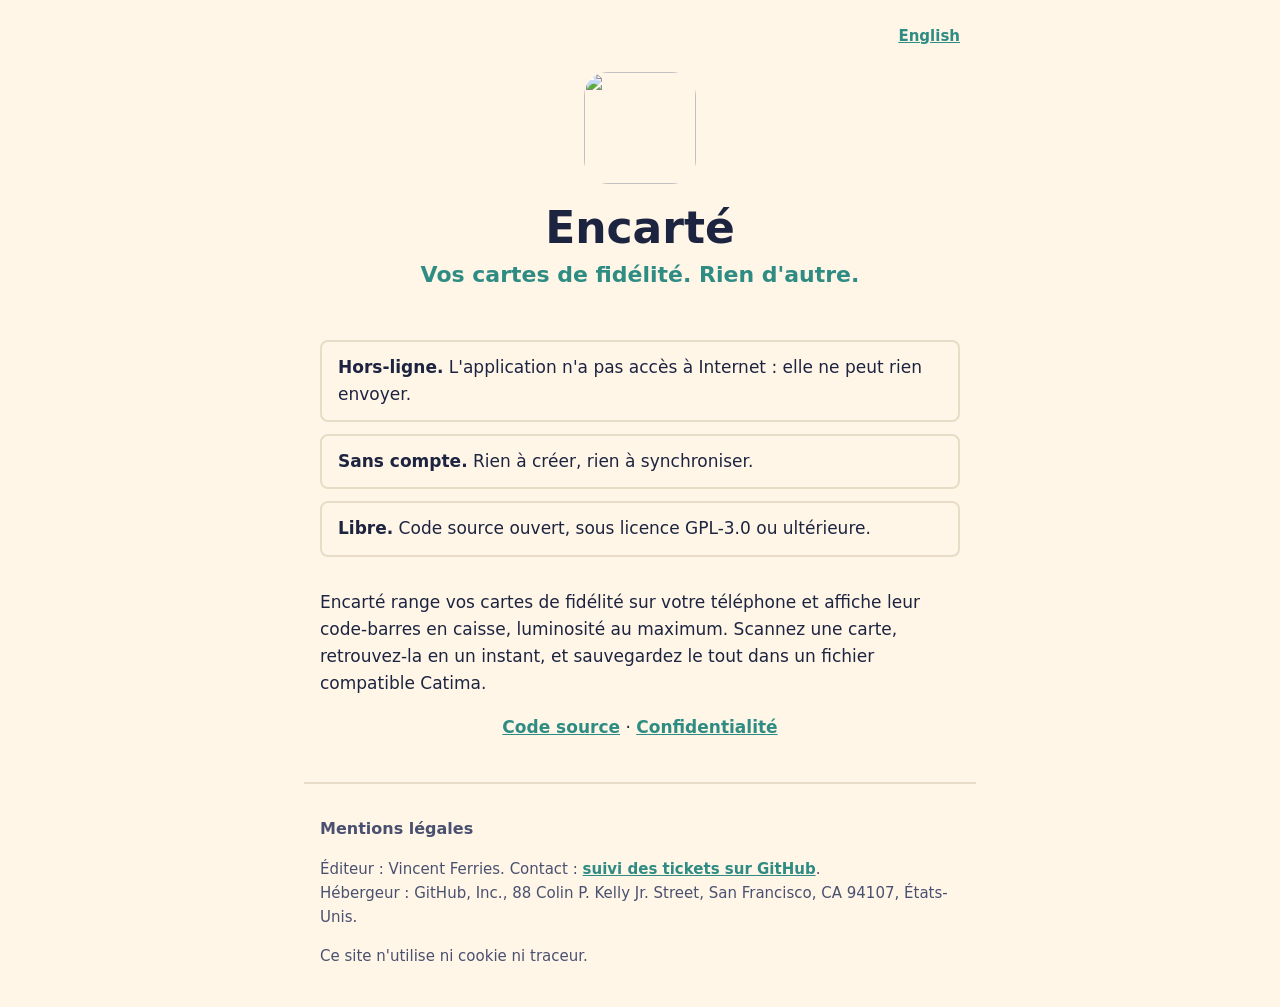
==== site/index.html @ 83ca59d4 "feat: add the encarte.fr home page and privacy policy" ====
<!doctype html>
<html lang="fr">
<head>
<meta charset="utf-8">
<meta name="viewport" content="width=device-width, initial-scale=1">
<title>Encarté — vos cartes de fidélité, hors-ligne</title>
<meta name="description" content="Encarté range vos cartes de fidélité sur votre téléphone et affiche leur code-barres en caisse. Hors-ligne, sans compte, logiciel libre.">
<link rel="icon" href="icon.svg" type="image/svg+xml">
<link rel="stylesheet" href="style.css">
<link rel="alternate" hreflang="en" href="en/">
</head>
<body>
<main>
  <nav class="lang"><a href="en/" hreflang="en" lang="en">English</a></nav>
  <header class="hero">
    <img src="icon.svg" alt="" width="112" height="112">
    <h1>Encarté</h1>
    <p class="tagline">Vos cartes de fidélité. Rien d'autre.</p>
  </header>
  <ul class="promises">
    <li><strong>Hors-ligne.</strong> L'application n'a pas accès à Internet : elle ne peut rien envoyer.</li>
    <li><strong>Sans compte.</strong> Rien à créer, rien à synchroniser.</li>
    <li><strong>Libre.</strong> Code source ouvert, sous licence GPL-3.0 ou ultérieure.</li>
  </ul>
  <p>Encarté range vos cartes de fidélité sur votre téléphone et affiche leur code-barres en caisse, luminosité au maximum. Scannez une carte, retrouvez-la en un instant, et sauvegardez le tout dans un fichier compatible Catima.</p>
  <p class="links"><a href="https://github.com/vferries/encarte">Code source</a> · <a href="privacy.html">Confidentialité</a></p>
</main>
<footer>
  <h2>Mentions légales</h2>
  <p>Éditeur : Vincent Ferries. Contact : <a href="https://github.com/vferries/encarte/issues">suivi des tickets sur GitHub</a>.<br>
  Hébergeur : GitHub, Inc., 88 Colin P. Kelly Jr. Street, San Francisco, CA 94107, États-Unis.</p>
  <p>Ce site n'utilise ni cookie ni traceur.</p>
</footer>
</body>
</html>
---- site/style.css ----
/* encarte.fr: same palette as the store graphics (visual identity spec §3). Everything is served from this site. */
@font-face {
  font-family: Nunito;
  src: url("fonts/nunito.ttf") format("truetype");
  font-weight: 200 1000;
  font-display: swap;
}

:root {
  --bg: #FFF6E8;
  --text: #1D2440;
  --accent: #2E8C83;
  --muted: #4A5170;
  --rule: #E8DCC7;
}

@media (prefers-color-scheme: dark) {
  :root {
    --bg: #1D2440;
    --text: #FFF6E8;
    --accent: #7FD1C7;
    --muted: #C9C3B8;
    --rule: #343C5E;
  }
}

* { box-sizing: border-box; }

body {
  margin: 0;
  background: var(--bg);
  color: var(--text);
  font: 500 1.0625rem/1.6 Nunito, system-ui, sans-serif;
}

main, footer {
  max-width: 42rem;
  margin: 0 auto;
  padding: 1.5rem 1rem;
}

a { color: var(--accent); font-weight: 700; }

.lang { text-align: right; font-size: 0.9375rem; }

.hero { text-align: center; padding: 1.5rem 0 1rem; }
.hero img { width: 7rem; height: 7rem; border-radius: 1.5rem; }
h1 { font-size: 2.75rem; font-weight: 900; line-height: 1.1; margin: 0.75rem 0 0.25rem; }
h2 { font-size: 1.375rem; font-weight: 800; margin: 2rem 0 0.5rem; }
.tagline { font-size: 1.375rem; font-weight: 800; color: var(--accent); margin: 0; }

.promises { list-style: none; padding: 0; margin: 2rem 0; display: grid; gap: 0.75rem; }
.promises li { padding: 0.75rem 1rem; border: 2px solid var(--rule); border-radius: 0.5rem; }
.promises strong { font-weight: 900; }

.links { text-align: center; }

footer { border-top: 2px solid var(--rule); color: var(--muted); font-size: 0.9375rem; }
footer h2 { font-size: 1rem; margin-top: 0.5rem; }
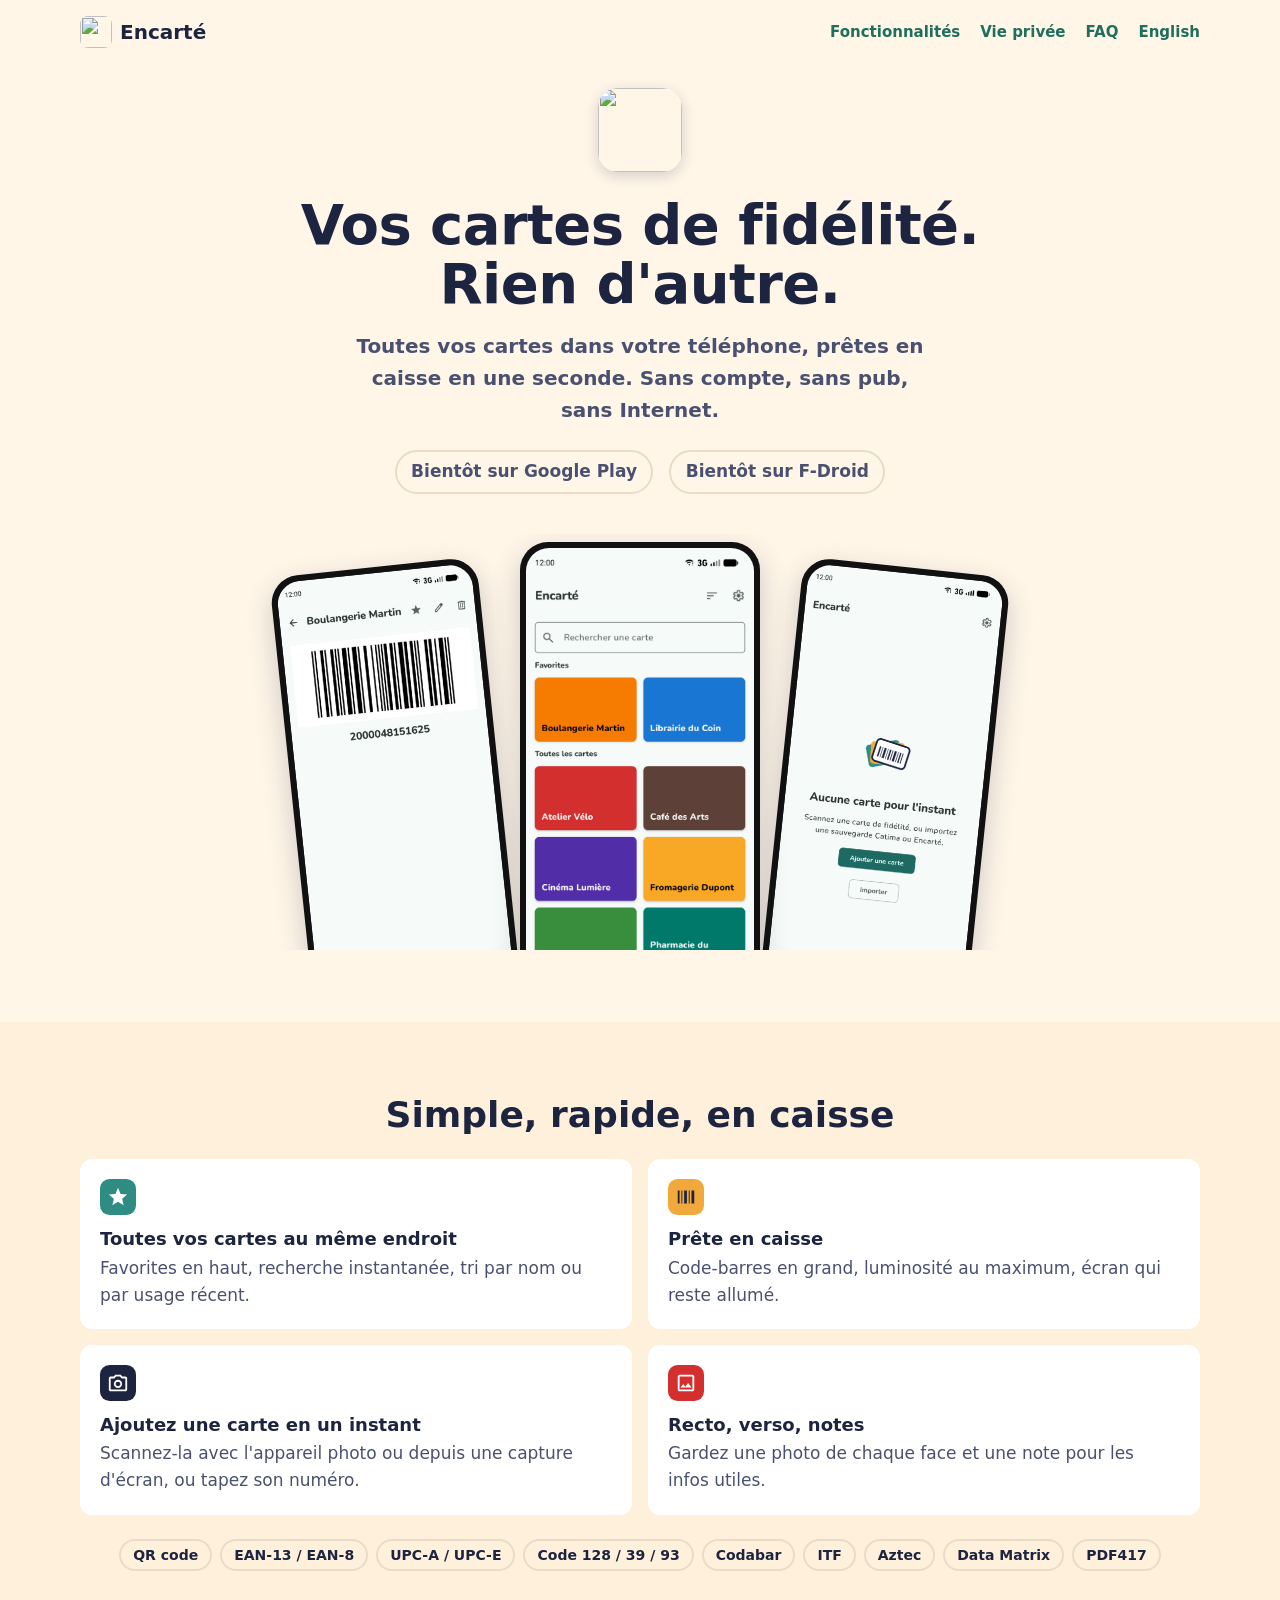
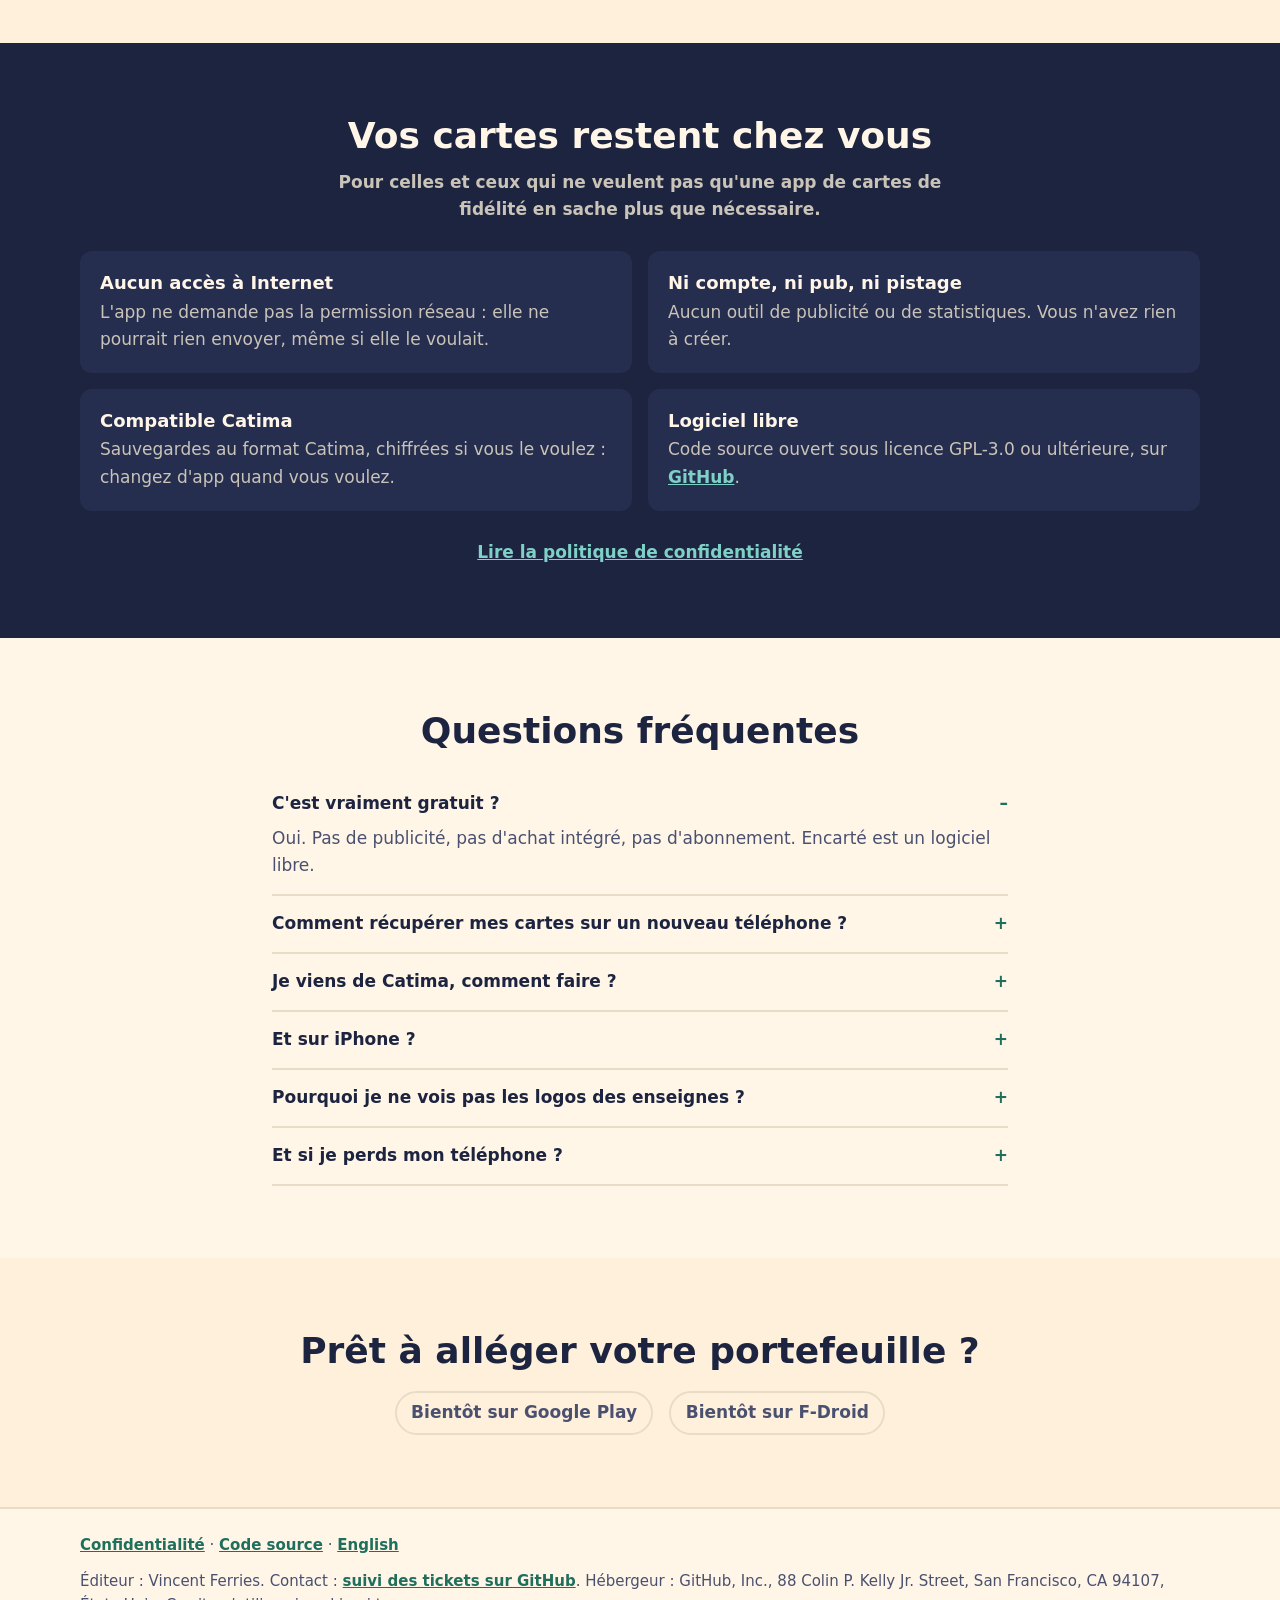
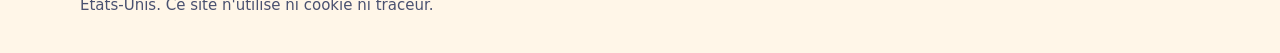
==== commit bc6b9c27: "feat: turn the French home page into a landing page" ====
--- a/site/index.html
+++ b/site/index.html
@@ -5,31 +5,129 @@
 <meta name="viewport" content="width=device-width, initial-scale=1">
 <title>Encarté — vos cartes de fidélité, hors-ligne</title>
 <meta name="description" content="Encarté range vos cartes de fidélité sur votre téléphone et affiche leur code-barres en caisse. Hors-ligne, sans compte, logiciel libre.">
+<link rel="canonical" href="https://encarte.fr/">
+<link rel="alternate" hreflang="fr" href="https://encarte.fr/">
+<link rel="alternate" hreflang="en" href="https://encarte.fr/en/">
+<link rel="alternate" hreflang="x-default" href="https://encarte.fr/">
+<meta property="og:type" content="website">
+<meta property="og:locale" content="fr_FR">
+<meta property="og:url" content="https://encarte.fr/">
+<meta property="og:title" content="Encarté — vos cartes de fidélité, hors-ligne">
+<meta property="og:description" content="Encarté range vos cartes de fidélité sur votre téléphone et affiche leur code-barres en caisse. Hors-ligne, sans compte, logiciel libre.">
+<meta property="og:image" content="https://encarte.fr/og-fr.png">
 <link rel="icon" href="icon.svg" type="image/svg+xml">
 <link rel="stylesheet" href="style.css">
-<link rel="alternate" hreflang="en" href="en/">
 </head>
-<body>
+<body class="play-soon fdroid-soon">
+<header class="site-header">
+  <div class="wrap">
+    <a class="brand" href="./"><img src="icon.svg" alt="" width="32" height="32">Encarté</a>
+    <nav class="site-nav" aria-label="Menu">
+      <a class="anchor" href="#fonctionnalites">Fonctionnalités</a>
+      <a class="anchor" href="#vie-privee">Vie privée</a>
+      <a class="anchor" href="#faq">FAQ</a>
+      <a href="en/" hreflang="en" lang="en">English</a>
+    </nav>
+  </div>
+</header>
+
 <main>
-  <nav class="lang"><a href="en/" hreflang="en" lang="en">English</a></nav>
-  <header class="hero">
-    <img src="icon.svg" alt="" width="112" height="112">
-    <h1>Encarté</h1>
-    <p class="tagline">Vos cartes de fidélité. Rien d'autre.</p>
-  </header>
-  <ul class="promises">
-    <li><strong>Hors-ligne.</strong> L'application n'a pas accès à Internet : elle ne peut rien envoyer.</li>
-    <li><strong>Sans compte.</strong> Rien à créer, rien à synchroniser.</li>
-    <li><strong>Libre.</strong> Code source ouvert, sous licence GPL-3.0 ou ultérieure.</li>
-  </ul>
-  <p>Encarté range vos cartes de fidélité sur votre téléphone et affiche leur code-barres en caisse, luminosité au maximum. Scannez une carte, retrouvez-la en un instant, et sauvegardez le tout dans un fichier compatible Catima.</p>
-  <p class="links"><a href="https://github.com/vferries/encarte">Code source</a> · <a href="privacy.html">Confidentialité</a></p>
+  <section class="hero">
+    <div class="wrap">
+      <img class="hero-icon" src="icon.svg" alt="" width="84" height="84">
+      <h1>Vos cartes de fidélité.<br>Rien d'autre.</h1>
+      <p class="lead">Toutes vos cartes dans votre téléphone, prêtes en caisse en une seconde. Sans compte, sans pub, sans Internet.</p>
+      <div class="stores">
+        <a class="badge play-badge" href="https://play.google.com/store/apps/details?id=io.github.vferries.encarte"><img src="img/badges/play-fr.png" alt="Disponible sur Google Play" width="646" height="250"></a>
+        <p class="soon play-soon-text">Bientôt sur Google Play</p>
+        <a class="badge fdroid-badge" href="https://f-droid.org/packages/io.github.vferries.encarte/"><img src="img/badges/fdroid-fr.png" alt="Disponible sur F-Droid" width="646" height="250"></a>
+        <p class="soon fdroid-soon-text">Bientôt sur F-Droid</p>
+      </div>
+      <div class="fan">
+        <div class="phone side left"><img src="img/fr/display.png" alt="Une carte affichée en caisse" width="600" height="1347" loading="lazy"></div>
+        <div class="phone center"><img src="img/fr/list.png" alt="La liste des cartes" width="600" height="1347"></div>
+        <div class="phone side right"><img src="img/fr/empty.png" alt="L'écran d'accueil d'Encarté" width="600" height="1347" loading="lazy"></div>
+      </div>
+    </div>
+  </section>
+
+  <section class="features" id="fonctionnalites">
+    <div class="wrap">
+      <h2>Simple, rapide, en caisse</h2>
+      <div class="cards">
+        <div class="card">
+          <div class="icon teal"><svg viewBox="0 0 960 960" aria-hidden="true"><path d="M233,840L298,559L80,370L368,345L480,80L592,345L880,370L662,559L727,840L480,691L233,840Z"/></svg></div>
+          <h3>Toutes vos cartes au même endroit</h3>
+          <p>Favorites en haut, recherche instantanée, tri par nom ou par usage récent.</p>
+        </div>
+        <div class="card">
+          <div class="icon mustard"><svg viewBox="0 0 24 24" aria-hidden="true"><path d="M3 5h2v14H3zM7 5h1v14H7zM10 5h3v14h-3zM15 5h1v14h-1zM18 5h3v14h-3z"/></svg></div>
+          <h3>Prête en caisse</h3>
+          <p>Code-barres en grand, luminosité au maximum, écran qui reste allumé.</p>
+        </div>
+        <div class="card">
+          <div class="icon navy"><svg viewBox="0 0 960 960" aria-hidden="true"><path d="M480,700Q555,700 607.5,647.5Q660,595 660,520Q660,445 607.5,392.5Q555,340 480,340Q405,340 352.5,392.5Q300,445 300,520Q300,595 352.5,647.5Q405,700 480,700ZM480,620Q438,620 409,591Q380,562 380,520Q380,478 409,449Q438,420 480,420Q522,420 551,449Q580,478 580,520Q580,562 551,591Q522,620 480,620ZM160,840Q127,840 103.5,816.5Q80,793 80,760L80,280Q80,247 103.5,223.5Q127,200 160,200L286,200L360,120L600,120L674,200L800,200Q833,200 856.5,223.5Q880,247 880,280L880,760Q880,793 856.5,816.5Q833,840 800,840L160,840ZM160,760L800,760Q800,760 800,760Q800,760 800,760L800,280Q800,280 800,280Q800,280 800,280L638,280L565,200L395,200L322,280L160,280Q160,280 160,280Q160,280 160,280L160,760Q160,760 160,760Q160,760 160,760ZM480,520Q480,520 480,520Q480,520 480,520L480,520Q480,520 480,520Q480,520 480,520L480,520L480,520L480,520L480,520L480,520Q480,520 480,520Q480,520 480,520L480,520Q480,520 480,520Q480,520 480,520L480,520Z"/></svg></div>
+          <h3>Ajoutez une carte en un instant</h3>
+          <p>Scannez-la avec l'appareil photo ou depuis une capture d'écran, ou tapez son numéro.</p>
+        </div>
+        <div class="card">
+          <div class="icon red"><svg viewBox="0 0 960 960" aria-hidden="true"><path d="M200,840Q167,840 143.5,816.5Q120,793 120,760L120,200Q120,167 143.5,143.5Q167,120 200,120L760,120Q793,120 816.5,143.5Q840,167 840,200L840,760Q840,793 816.5,816.5Q793,840 760,840L200,840ZM200,760L760,760Q760,760 760,760Q760,760 760,760L760,200Q760,200 760,200Q760,200 760,200L200,200Q200,200 200,200Q200,200 200,200L200,760Q200,760 200,760Q200,760 200,760ZM240,680L720,680L570,480L450,640L360,520L240,680ZM200,760Q200,760 200,760Q200,760 200,760L200,200Q200,200 200,200Q200,200 200,200L200,200Q200,200 200,200Q200,200 200,200L200,760Q200,760 200,760Q200,760 200,760L200,760Z"/></svg></div>
+          <h3>Recto, verso, notes</h3>
+          <p>Gardez une photo de chaque face et une note pour les infos utiles.</p>
+        </div>
+      </div>
+      <ul class="formats" aria-label="Codes pris en charge">
+        <li>QR code</li><li>EAN-13 / EAN-8</li><li>UPC-A / UPC-E</li><li>Code 128 / 39 / 93</li><li>Codabar</li><li>ITF</li><li>Aztec</li><li>Data Matrix</li><li>PDF417</li>
+      </ul>
+    </div>
+  </section>
+
+  <section class="privacy" id="vie-privee">
+    <div class="wrap">
+      <h2>Vos cartes restent chez vous</h2>
+      <p class="intro">Pour celles et ceux qui ne veulent pas qu'une app de cartes de fidélité en sache plus que nécessaire.</p>
+      <div class="cards">
+        <div class="card"><h3>Aucun accès à Internet</h3><p>L'app ne demande pas la permission réseau : elle ne pourrait rien envoyer, même si elle le voulait.</p></div>
+        <div class="card"><h3>Ni compte, ni pub, ni pistage</h3><p>Aucun outil de publicité ou de statistiques. Vous n'avez rien à créer.</p></div>
+        <div class="card"><h3>Compatible Catima</h3><p>Sauvegardes au format Catima, chiffrées si vous le voulez : changez d'app quand vous voulez.</p></div>
+        <div class="card"><h3>Logiciel libre</h3><p>Code source ouvert sous licence GPL-3.0 ou ultérieure, sur <a href="https://github.com/vferries/encarte">GitHub</a>.</p></div>
+      </div>
+      <p class="more"><a href="privacy.html">Lire la politique de confidentialité</a></p>
+    </div>
+  </section>
+
+  <section class="faq" id="faq">
+    <div class="wrap">
+      <h2>Questions fréquentes</h2>
+      <details open><summary>C'est vraiment gratuit ?</summary><p>Oui. Pas de publicité, pas d'achat intégré, pas d'abonnement. Encarté est un logiciel libre.</p></details>
+      <details><summary>Comment récupérer mes cartes sur un nouveau téléphone ?</summary><p>Dans les réglages, exportez une sauvegarde (avec un mot de passe pour la chiffrer), copiez le fichier sur le nouveau téléphone et importez-le. Le transfert direct d'Android d'un téléphone à l'autre peut aussi copier vos cartes.</p></details>
+      <details><summary>Je viens de Catima, comment faire ?</summary><p>Exportez vos cartes depuis Catima, puis importez le fichier dans Encarté (Réglages → Importer des cartes). Les cartes et leurs photos sont reprises. L'inverse marche aussi.</p></details>
+      <details><summary>Et sur iPhone ?</summary><p>Encarté n'existe que sur Android pour l'instant.</p></details>
+      <details><summary>Pourquoi je ne vois pas les logos des enseignes ?</summary><p>Les logos appartiennent aux enseignes : les intégrer poserait des problèmes de droits et rendrait l'app non libre. Les enseignes connues reçoivent leur couleur, et vous pouvez ajouter une photo de la vraie carte.</p></details>
+      <details><summary>Et si je perds mon téléphone ?</summary><p>Vos cartes ne sont que sur votre téléphone : exportez une sauvegarde de temps en temps. Le verrouillage facultatif protège l'app par empreinte, visage ou code de l'appareil.</p></details>
+    </div>
+  </section>
+
+  <section class="closing">
+    <div class="wrap">
+      <h2>Prêt à alléger votre portefeuille ?</h2>
+      <div class="stores">
+        <a class="badge play-badge" href="https://play.google.com/store/apps/details?id=io.github.vferries.encarte"><img src="img/badges/play-fr.png" alt="Disponible sur Google Play" width="646" height="250" loading="lazy"></a>
+        <p class="soon play-soon-text">Bientôt sur Google Play</p>
+        <a class="badge fdroid-badge" href="https://f-droid.org/packages/io.github.vferries.encarte/"><img src="img/badges/fdroid-fr.png" alt="Disponible sur F-Droid" width="646" height="250" loading="lazy"></a>
+        <p class="soon fdroid-soon-text">Bientôt sur F-Droid</p>
+      </div>
+    </div>
+  </section>
 </main>
-<footer>
-  <h2>Mentions légales</h2>
-  <p>Éditeur : Vincent Ferries. Contact : <a href="https://github.com/vferries/encarte/issues">suivi des tickets sur GitHub</a>.<br>
-  Hébergeur : GitHub, Inc., 88 Colin P. Kelly Jr. Street, San Francisco, CA 94107, États-Unis.</p>
-  <p>Ce site n'utilise ni cookie ni traceur.</p>
+
+<footer class="site-footer">
+  <div class="wrap">
+    <p class="links"><a href="privacy.html">Confidentialité</a> · <a href="https://github.com/vferries/encarte">Code source</a> · <a href="en/" hreflang="en" lang="en">English</a></p>
+    <p class="legal">Éditeur : Vincent Ferries. Contact : <a href="https://github.com/vferries/encarte/issues">suivi des tickets sur GitHub</a>. Hébergeur : GitHub, Inc., 88 Colin P. Kelly Jr. Street, San Francisco, CA 94107, États-Unis. Ce site n'utilise ni cookie ni traceur.</p>
+    <p class="legal play-badge">Google Play et le logo Google Play sont des marques de Google LLC.</p>
+    <p class="legal fdroid-badge">Badge F-Droid : F-Droid, <a href="https://creativecommons.org/licenses/by-sa/3.0/">CC BY-SA 3.0</a>.</p>
+  </div>
 </footer>
 </body>
 </html>
--- a/site/style.css
+++ b/site/style.css
@@ -1,4 +1,4 @@
-/* encarte.fr: same palette as the store graphics (visual identity spec §3). Everything is served from this site. */
+/* encarte.fr: brand palette from the visual identity spec; everything is served from this site (landing page spec §6). */
 @font-face {
   font-family: Nunito;
   src: url("fonts/nunito.ttf") format("truetype");
@@ -8,23 +8,38 @@
 
 :root {
   --bg: #FFF6E8;
+  --bg-alt: #FFF0DC;
+  --surface: #FFFFFF;
   --text: #1D2440;
-  --accent: #2E8C83;
   --muted: #4A5170;
+  --link: #1F6F5C;
   --rule: #E8DCC7;
+  --band: #1D2440;
+  --band-surface: #262E4F;
+  --band-text: #FFF6E8;
+  --band-muted: #C9C3B8;
+  --band-link: #7FD1C7;
+  --shadow: 0 10px 28px rgba(29, 36, 64, 0.22);
 }
 
 @media (prefers-color-scheme: dark) {
   :root {
     --bg: #1D2440;
+    --bg-alt: #1A2039;
+    --surface: #262E4F;
     --text: #FFF6E8;
-    --accent: #7FD1C7;
     --muted: #C9C3B8;
+    --link: #7FD1C7;
     --rule: #343C5E;
+    --band: #141A33;
+    --shadow: 0 10px 28px rgba(0, 0, 0, 0.45);
   }
 }
 
 * { box-sizing: border-box; }
+
+html { scroll-behavior: smooth; }
+@media (prefers-reduced-motion: reduce) { html { scroll-behavior: auto; } }
 
 body {
   margin: 0;
@@ -33,27 +48,86 @@
   font: 500 1.0625rem/1.6 Nunito, system-ui, sans-serif;
 }
 
-main, footer {
-  max-width: 42rem;
-  margin: 0 auto;
-  padding: 1.5rem 1rem;
-}
+a { color: var(--link); font-weight: 700; }
+a:focus-visible, summary:focus-visible { outline: 3px solid var(--link); outline-offset: 3px; border-radius: 4px; }
+img { max-width: 100%; height: auto; }
 
-a { color: var(--accent); font-weight: 700; }
+.wrap { max-width: 72rem; margin: 0 auto; padding: 0 1rem; }
 
-.lang { text-align: right; font-size: 0.9375rem; }
+/* Header */
+.site-header .wrap { display: flex; align-items: center; justify-content: space-between; gap: 1rem; padding-block: 1rem; }
+.brand { display: inline-flex; align-items: center; gap: 0.5rem; color: var(--text); text-decoration: none; font-weight: 900; font-size: 1.25rem; }
+.brand img { width: 2rem; height: 2rem; border-radius: 0.5rem; }
+.site-nav { display: flex; flex-wrap: wrap; justify-content: flex-end; gap: 0.25rem 1.25rem; font-size: 0.9375rem; }
+.site-nav a { text-decoration: none; }
+@media (max-width: 599px) { .site-nav .anchor { display: none; } }
 
-.hero { text-align: center; padding: 1.5rem 0 1rem; }
-.hero img { width: 7rem; height: 7rem; border-radius: 1.5rem; }
-h1 { font-size: 2.75rem; font-weight: 900; line-height: 1.1; margin: 0.75rem 0 0.25rem; }
-h2 { font-size: 1.375rem; font-weight: 800; margin: 2rem 0 0.5rem; }
-.tagline { font-size: 1.375rem; font-weight: 800; color: var(--accent); margin: 0; }
+/* Hero */
+.hero { text-align: center; padding-top: 1.5rem; overflow: hidden; }
+.hero-icon { width: 5.25rem; height: 5.25rem; border-radius: 1.25rem; box-shadow: 0 4px 14px rgba(29, 36, 64, 0.18); }
+h1 { font-size: clamp(2.25rem, 6vw, 3.5rem); font-weight: 900; line-height: 1.05; letter-spacing: -0.01em; margin: 1rem 0 0; }
+.lead { font-size: clamp(1.0625rem, 2.2vw, 1.25rem); font-weight: 600; color: var(--muted); max-width: 36rem; margin: 1rem auto 1.5rem; }
 
-.promises { list-style: none; padding: 0; margin: 2rem 0; display: grid; gap: 0.75rem; }
-.promises li { padding: 0.75rem 1rem; border: 2px solid var(--rule); border-radius: 0.5rem; }
-.promises strong { font-weight: 900; }
+/* Store area. A badge appears only once its listing is live: remove play-soon / fdroid-soon from <body> then. */
+.stores { display: flex; flex-wrap: wrap; justify-content: center; align-items: center; gap: 0.5rem 1rem; }
+.stores .badge img { display: block; height: 4rem; width: auto; }
+.stores .soon { margin: 0; font-weight: 800; color: var(--muted); padding: 0.4rem 0.9rem; border: 2px solid var(--rule); border-radius: 999px; }
+.play-soon .play-badge, .fdroid-soon .fdroid-badge { display: none; }
+body:not(.play-soon) .play-soon-text, body:not(.fdroid-soon) .fdroid-soon-text { display: none; }
 
-.links { text-align: center; }
+/* Phone fan: flex-start keeps each phone at its own height (no black frame under the side screenshots). */
+.fan { display: flex; justify-content: center; align-items: flex-start; gap: clamp(0.5rem, 2vw, 1.25rem); height: clamp(15rem, 42vw, 26rem); margin-top: 2.5rem; padding-top: 0.5rem; overflow: hidden; }
+.phone { flex: none; background: #111111; border-radius: clamp(1rem, 2.6vw, 1.75rem); padding: clamp(0.25rem, 0.6vw, 0.4rem); box-shadow: var(--shadow); }
+.phone img { display: block; width: 100%; border-radius: clamp(0.8rem, 2.2vw, 1.45rem); }
+.phone.side { width: clamp(6.5rem, 20vw, 13rem); margin-top: 1.5rem; }
+.phone.left { transform: rotate(-6deg); }
+.phone.right { transform: rotate(6deg); }
+.phone.center { width: clamp(7.5rem, 23vw, 15rem); position: relative; z-index: 1; }
 
-footer { border-top: 2px solid var(--rule); color: var(--muted); font-size: 0.9375rem; }
-footer h2 { font-size: 1rem; margin-top: 0.5rem; }
+/* Sections */
+main > section { padding: clamp(2.5rem, 6vw, 4.5rem) 0; }
+h2 { font-size: clamp(1.75rem, 4vw, 2.25rem); font-weight: 900; line-height: 1.15; text-align: center; margin: 0 0 1.5rem; }
+.features, .closing { background: var(--bg-alt); }
+.cards { display: grid; gap: 1rem; grid-template-columns: 1fr; }
+@media (min-width: 600px) { .cards { grid-template-columns: repeat(2, 1fr); } }
+.card { background: var(--surface); border-radius: 0.75rem; padding: 1.25rem; }
+.card h3 { font-size: 1.125rem; font-weight: 800; line-height: 1.3; margin: 0 0 0.25rem; }
+.card p { margin: 0; color: var(--muted); }
+.icon { display: grid; place-items: center; width: 2.25rem; height: 2.25rem; border-radius: 0.6rem; margin-bottom: 0.75rem; color: #FFFFFF; }
+.icon svg { width: 1.375rem; height: 1.375rem; fill: currentColor; }
+.icon.teal { background: #2E8C83; }
+.icon.mustard { background: #F2A93B; color: #1D2440; }
+.icon.navy { background: #1D2440; }
+.icon.red { background: #D32F2F; }
+@media (prefers-color-scheme: dark) { .icon.navy { background: #FFF6E8; color: #1D2440; } }
+.formats { list-style: none; display: flex; flex-wrap: wrap; justify-content: center; gap: 0.5rem; padding: 0; margin: 1.5rem 0 0; }
+.formats li { border: 2px solid var(--rule); border-radius: 999px; padding: 0.2rem 0.75rem; font-size: 0.875rem; font-weight: 700; }
+
+.privacy { background: var(--band); color: var(--band-text); }
+.privacy .intro { text-align: center; color: var(--band-muted); font-weight: 600; max-width: 40rem; margin: -0.75rem auto 1.75rem; }
+.privacy .card { background: var(--band-surface); }
+.privacy .card p { color: var(--band-muted); }
+.privacy a { color: var(--band-link); }
+.privacy .more { text-align: center; margin: 1.75rem 0 0; }
+
+.faq .wrap { max-width: 48rem; }
+details { border-bottom: 2px solid var(--rule); padding: 0.9rem 0; }
+summary { display: flex; justify-content: space-between; gap: 1rem; font-weight: 800; font-size: 1.0625rem; cursor: pointer; list-style: none; }
+summary::-webkit-details-marker { display: none; }
+summary::after { content: "+"; font-weight: 900; color: var(--link); }
+details[open] > summary::after { content: "–"; }
+details p { margin: 0.5rem 0 0; color: var(--muted); }
+
+.closing { text-align: center; }
+.closing h2 { margin-bottom: 1.25rem; }
+
+/* Footer */
+.site-footer { border-top: 2px solid var(--rule); color: var(--muted); font-size: 0.9375rem; padding: 1.5rem 0 2rem; }
+.site-footer .links { margin: 0 0 0.75rem; }
+.site-footer p { margin: 0.25rem 0; }
+
+/* Privacy policy pages */
+.policy .wrap { max-width: 42rem; padding-block: 1rem 3rem; }
+.policy h1 { font-size: clamp(2rem, 5vw, 2.75rem); }
+.policy h2 { text-align: left; font-size: 1.375rem; margin: 2rem 0 0.5rem; }
+.policy p { margin: 0.5rem 0; }
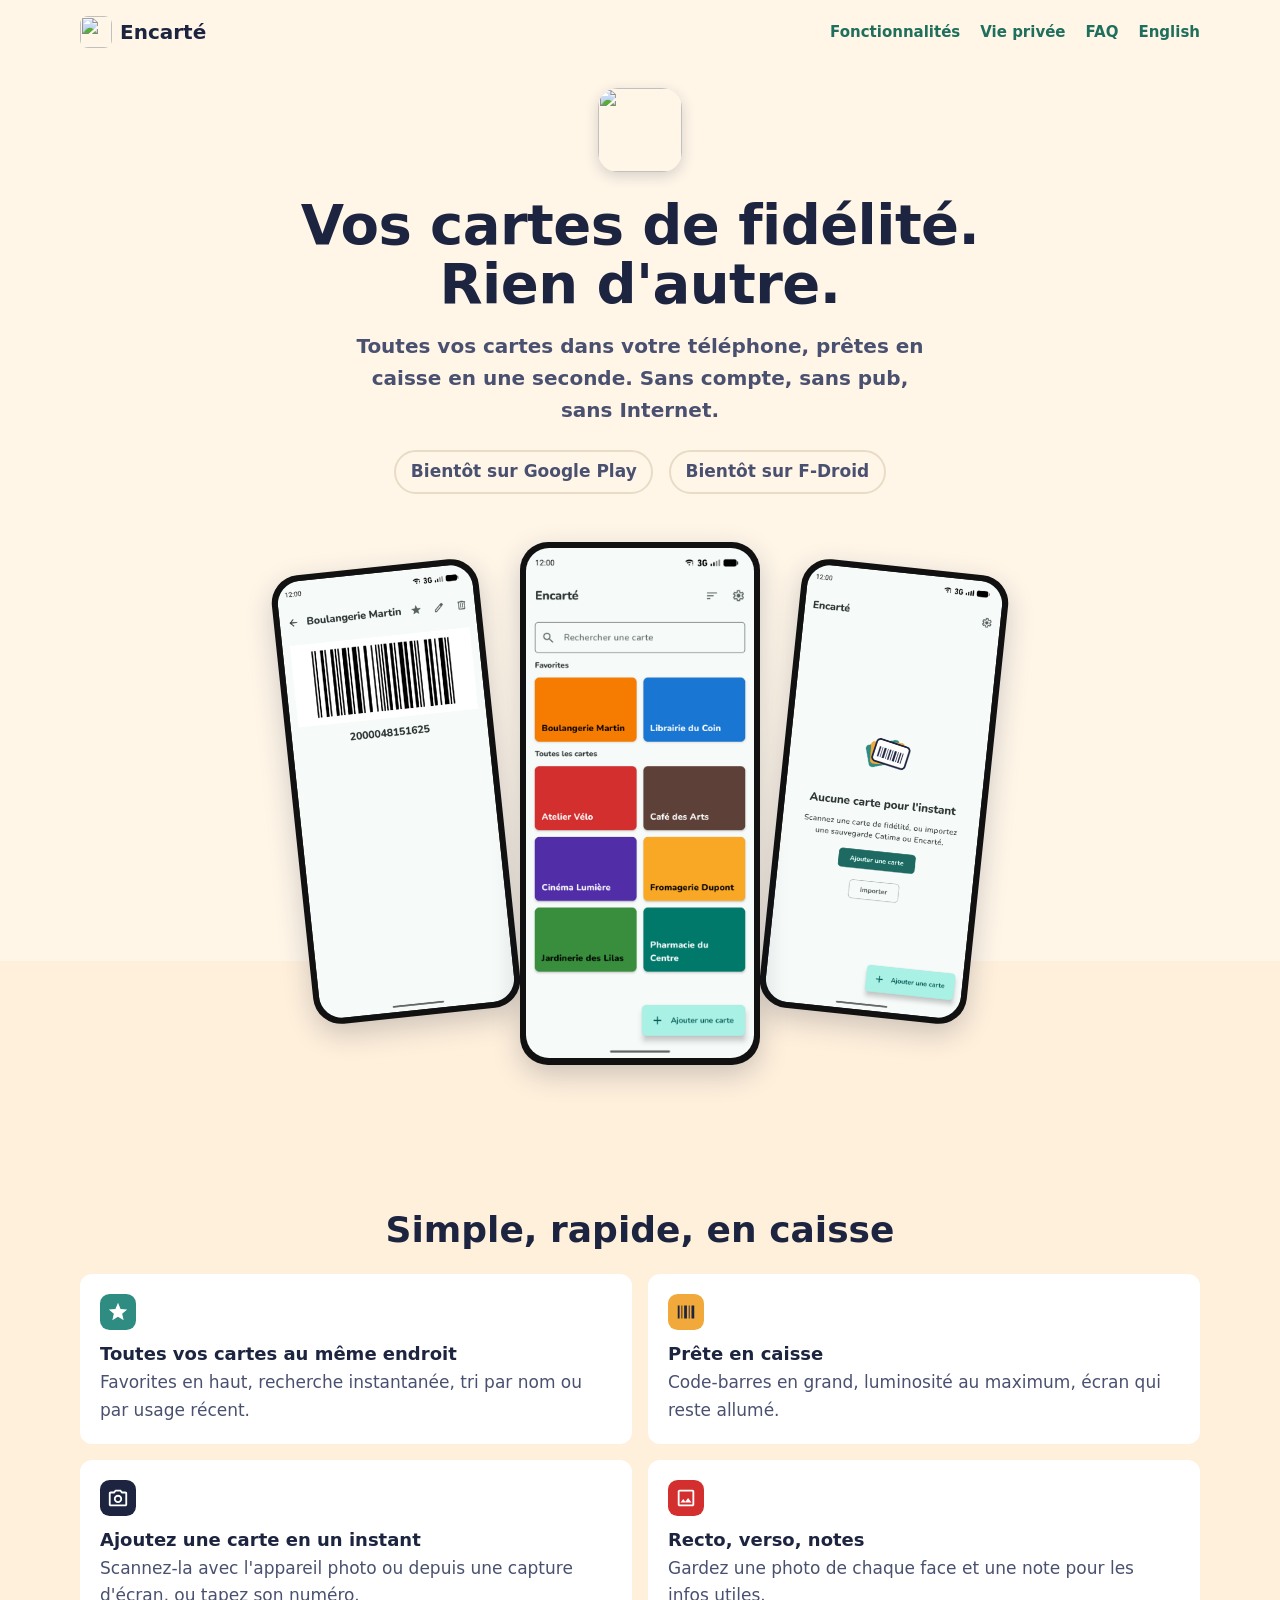
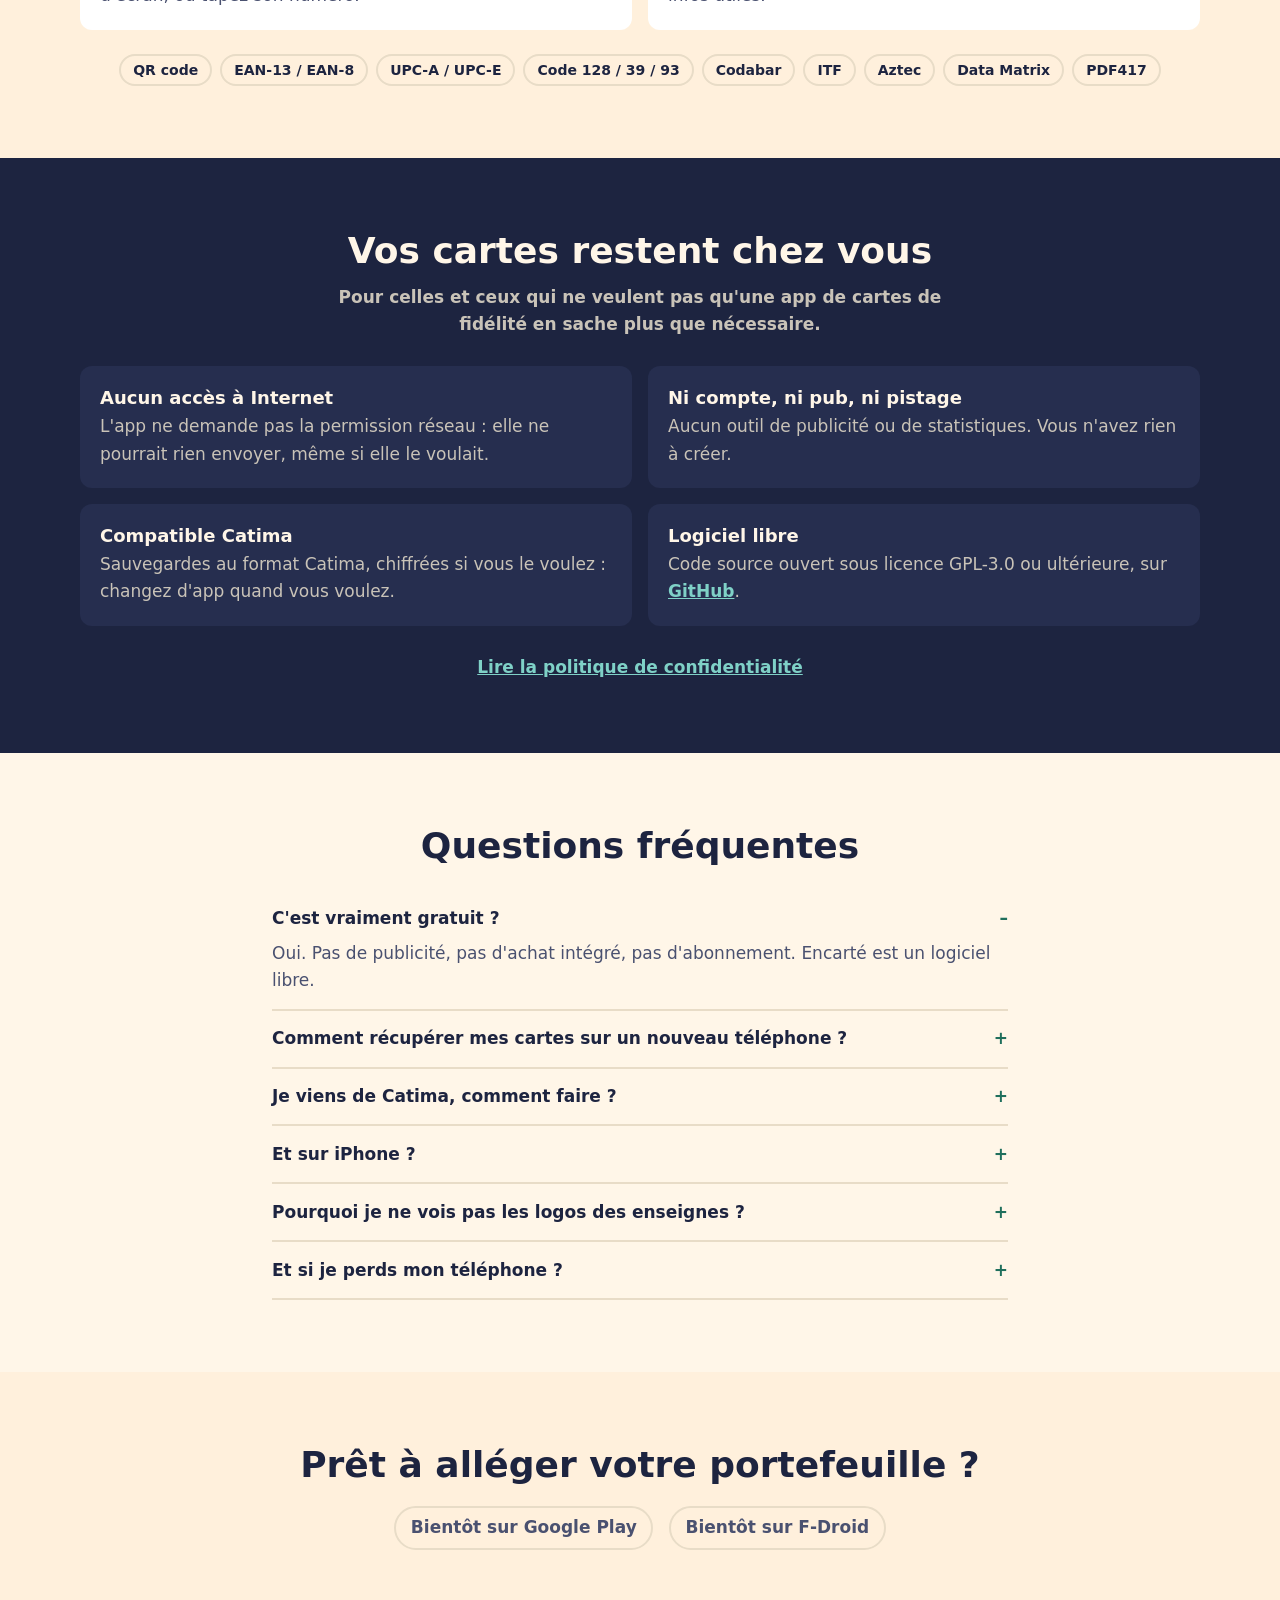
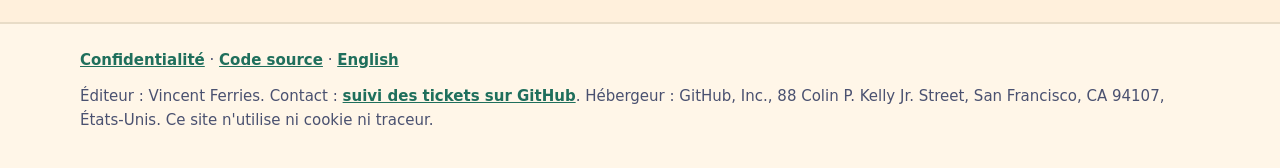
==== commit 69daa9a5: "fix: tidy focus, FAQ markers and large-font layout on encarte.fr" ====
--- a/site/index.html
+++ b/site/index.html
@@ -41,7 +41,7 @@
         <a class="badge play-badge" href="https://play.google.com/store/apps/details?id=io.github.vferries.encarte"><img src="img/badges/play-fr.png" alt="Disponible sur Google Play" width="646" height="250"></a>
         <p class="soon play-soon-text">Bientôt sur Google Play</p>
         <a class="badge fdroid-badge" href="https://f-droid.org/packages/io.github.vferries.encarte/"><img src="img/badges/fdroid-fr.png" alt="Disponible sur F-Droid" width="646" height="250"></a>
-        <p class="soon fdroid-soon-text">Bientôt sur F-Droid</p>
+        <p class="soon fdroid-soon-text">Bientôt sur F&#8209;Droid</p>
       </div>
       <div class="fan">
         <div class="phone side left"><img src="img/fr/display.png" alt="Une carte affichée en caisse" width="600" height="1347" loading="lazy"></div>
@@ -115,7 +115,7 @@
         <a class="badge play-badge" href="https://play.google.com/store/apps/details?id=io.github.vferries.encarte"><img src="img/badges/play-fr.png" alt="Disponible sur Google Play" width="646" height="250" loading="lazy"></a>
         <p class="soon play-soon-text">Bientôt sur Google Play</p>
         <a class="badge fdroid-badge" href="https://f-droid.org/packages/io.github.vferries.encarte/"><img src="img/badges/fdroid-fr.png" alt="Disponible sur F-Droid" width="646" height="250" loading="lazy"></a>
-        <p class="soon fdroid-soon-text">Bientôt sur F-Droid</p>
+        <p class="soon fdroid-soon-text">Bientôt sur F&#8209;Droid</p>
       </div>
     </div>
   </section>
--- a/site/style.css
+++ b/site/style.css
@@ -20,6 +20,7 @@
   --band-muted: #C9C3B8;
   --band-link: #7FD1C7;
   --shadow: 0 10px 28px rgba(29, 36, 64, 0.22);
+  color-scheme: light dark;
 }
 
 @media (prefers-color-scheme: dark) {
@@ -55,7 +56,7 @@
 .wrap { max-width: 72rem; margin: 0 auto; padding: 0 1rem; }
 
 /* Header */
-.site-header .wrap { display: flex; align-items: center; justify-content: space-between; gap: 1rem; padding-block: 1rem; }
+.site-header .wrap { display: flex; flex-wrap: wrap; align-items: center; justify-content: space-between; gap: 1rem; padding-block: 1rem; }
 .brand { display: inline-flex; align-items: center; gap: 0.5rem; color: var(--text); text-decoration: none; font-weight: 900; font-size: 1.25rem; }
 .brand img { width: 2rem; height: 2rem; border-radius: 0.5rem; }
 .site-nav { display: flex; flex-wrap: wrap; justify-content: flex-end; gap: 0.25rem 1.25rem; font-size: 0.9375rem; }
@@ -63,9 +64,10 @@
 @media (max-width: 599px) { .site-nav .anchor { display: none; } }
 
 /* Hero */
-.hero { text-align: center; padding-top: 1.5rem; overflow: hidden; }
+/* Clip only sideways: the rotated side phones must not cause horizontal scroll, but the phones overflow downward. */
+.hero { text-align: center; padding-top: 1.5rem; overflow-x: clip; position: relative; z-index: 1; }
 .hero-icon { width: 5.25rem; height: 5.25rem; border-radius: 1.25rem; box-shadow: 0 4px 14px rgba(29, 36, 64, 0.18); }
-h1 { font-size: clamp(2.25rem, 6vw, 3.5rem); font-weight: 900; line-height: 1.05; letter-spacing: -0.01em; margin: 1rem 0 0; }
+h1 { overflow-wrap: break-word; font-size: clamp(2.25rem, 6vw, 3.5rem); font-weight: 900; line-height: 1.05; letter-spacing: -0.01em; margin: 1rem 0 0; }
 .lead { font-size: clamp(1.0625rem, 2.2vw, 1.25rem); font-weight: 600; color: var(--muted); max-width: 36rem; margin: 1rem auto 1.5rem; }
 
 /* Store area. A badge appears only once its listing is live: remove play-soon / fdroid-soon from <body> then. */
@@ -75,19 +77,26 @@
 .play-soon .play-badge, .fdroid-soon .fdroid-badge { display: none; }
 body:not(.play-soon) .play-soon-text, body:not(.fdroid-soon) .fdroid-soon-text { display: none; }
 
-/* Phone fan: flex-start keeps each phone at its own height (no black frame under the side screenshots). */
-.fan { display: flex; justify-content: center; align-items: flex-start; gap: clamp(0.5rem, 2vw, 1.25rem); height: clamp(15rem, 42vw, 26rem); margin-top: 2.5rem; padding-top: 0.5rem; overflow: hidden; }
+/* Phone fan: whole phones, sized by viewport width so three always fit (360 px is the common Android width).
+   flex-start keeps each phone at its own height (no black frame under the side screenshots). */
+.fan { display: flex; justify-content: center; align-items: flex-start; gap: clamp(0.5rem, 2vw, 1.25rem); margin-top: 2.5rem; padding-top: 0.5rem; }
 .phone { flex: none; background: #111111; border-radius: clamp(1rem, 2.6vw, 1.75rem); padding: clamp(0.25rem, 0.6vw, 0.4rem); box-shadow: var(--shadow); }
 .phone img { display: block; width: 100%; border-radius: clamp(0.8rem, 2.2vw, 1.45rem); }
-.phone.side { width: clamp(6.5rem, 20vw, 13rem); margin-top: 1.5rem; }
+.phone.side { width: min(25vw, 13rem); margin-top: 1.5rem; }
 .phone.left { transform: rotate(-6deg); }
 .phone.right { transform: rotate(6deg); }
-.phone.center { width: clamp(7.5rem, 23vw, 15rem); position: relative; z-index: 1; }
+.phone.center { width: min(29vw, 15rem); position: relative; z-index: 1; }
 
 /* Sections */
 main > section { padding: clamp(2.5rem, 6vw, 4.5rem) 0; }
-h2 { font-size: clamp(1.75rem, 4vw, 2.25rem); font-weight: 900; line-height: 1.15; text-align: center; margin: 0 0 1.5rem; }
+h2 { overflow-wrap: break-word; font-size: clamp(1.75rem, 4vw, 2.25rem); font-weight: 900; line-height: 1.15; text-align: center; margin: 0 0 1.5rem; }
 .features, .closing { background: var(--bg-alt); }
+/* The features background starts behind the phones' lower third, so they stand across the two sections. */
+.features {
+  --overlap: clamp(6rem, 22vw, 11rem);
+  margin-top: calc(var(--overlap) * -1);
+  padding-top: calc(var(--overlap) + clamp(2.5rem, 6vw, 4.5rem));
+}
 .cards { display: grid; gap: 1rem; grid-template-columns: 1fr; }
 @media (min-width: 600px) { .cards { grid-template-columns: repeat(2, 1fr); } }
 .card { background: var(--surface); border-radius: 0.75rem; padding: 1.25rem; }
@@ -108,14 +117,15 @@
 .privacy .card { background: var(--band-surface); }
 .privacy .card p { color: var(--band-muted); }
 .privacy a { color: var(--band-link); }
+.privacy a:focus-visible { outline-color: var(--band-link); }
 .privacy .more { text-align: center; margin: 1.75rem 0 0; }
 
 .faq .wrap { max-width: 48rem; }
 details { border-bottom: 2px solid var(--rule); padding: 0.9rem 0; }
 summary { display: flex; justify-content: space-between; gap: 1rem; font-weight: 800; font-size: 1.0625rem; cursor: pointer; list-style: none; }
 summary::-webkit-details-marker { display: none; }
-summary::after { content: "+"; font-weight: 900; color: var(--link); }
-details[open] > summary::after { content: "–"; }
+summary::after { content: "+"; content: "+" / ""; font-weight: 900; color: var(--link); }
+details[open] > summary::after { content: "–"; content: "–" / ""; }
 details p { margin: 0.5rem 0 0; color: var(--muted); }
 
 .closing { text-align: center; }
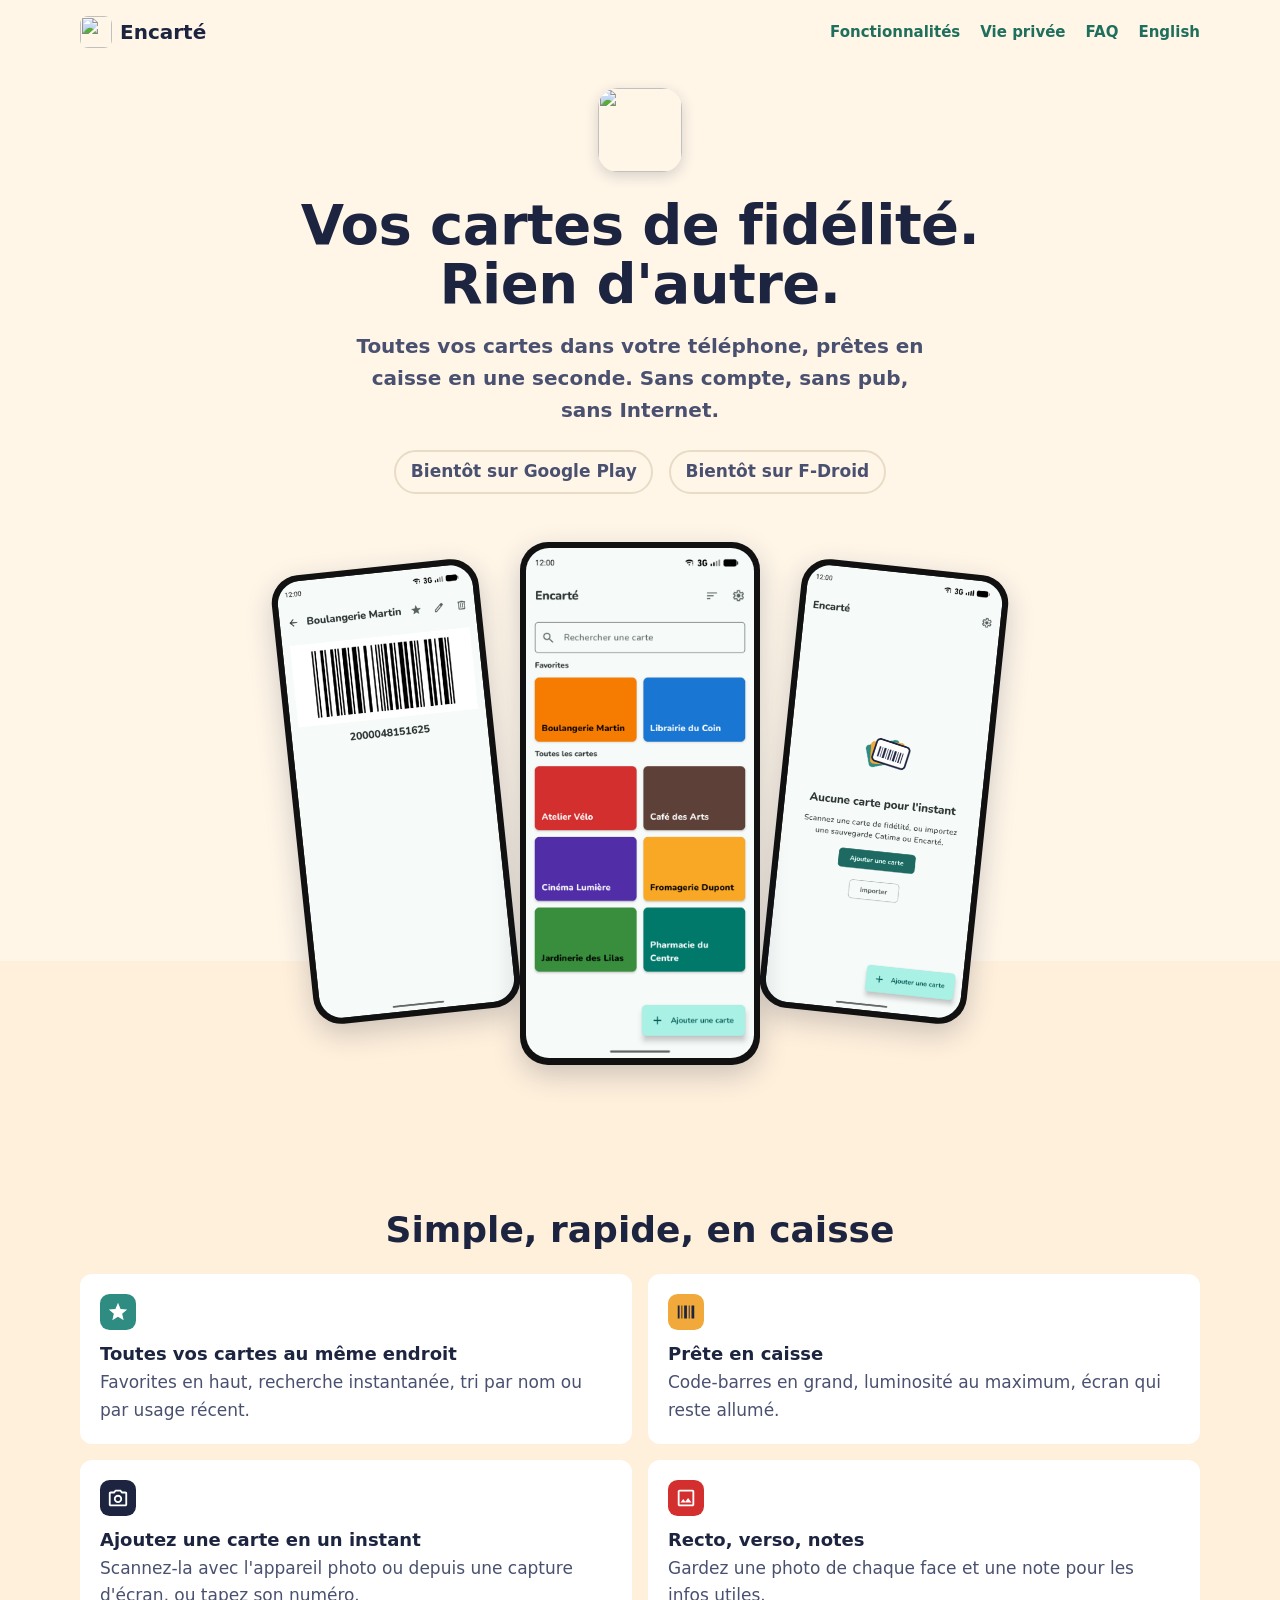
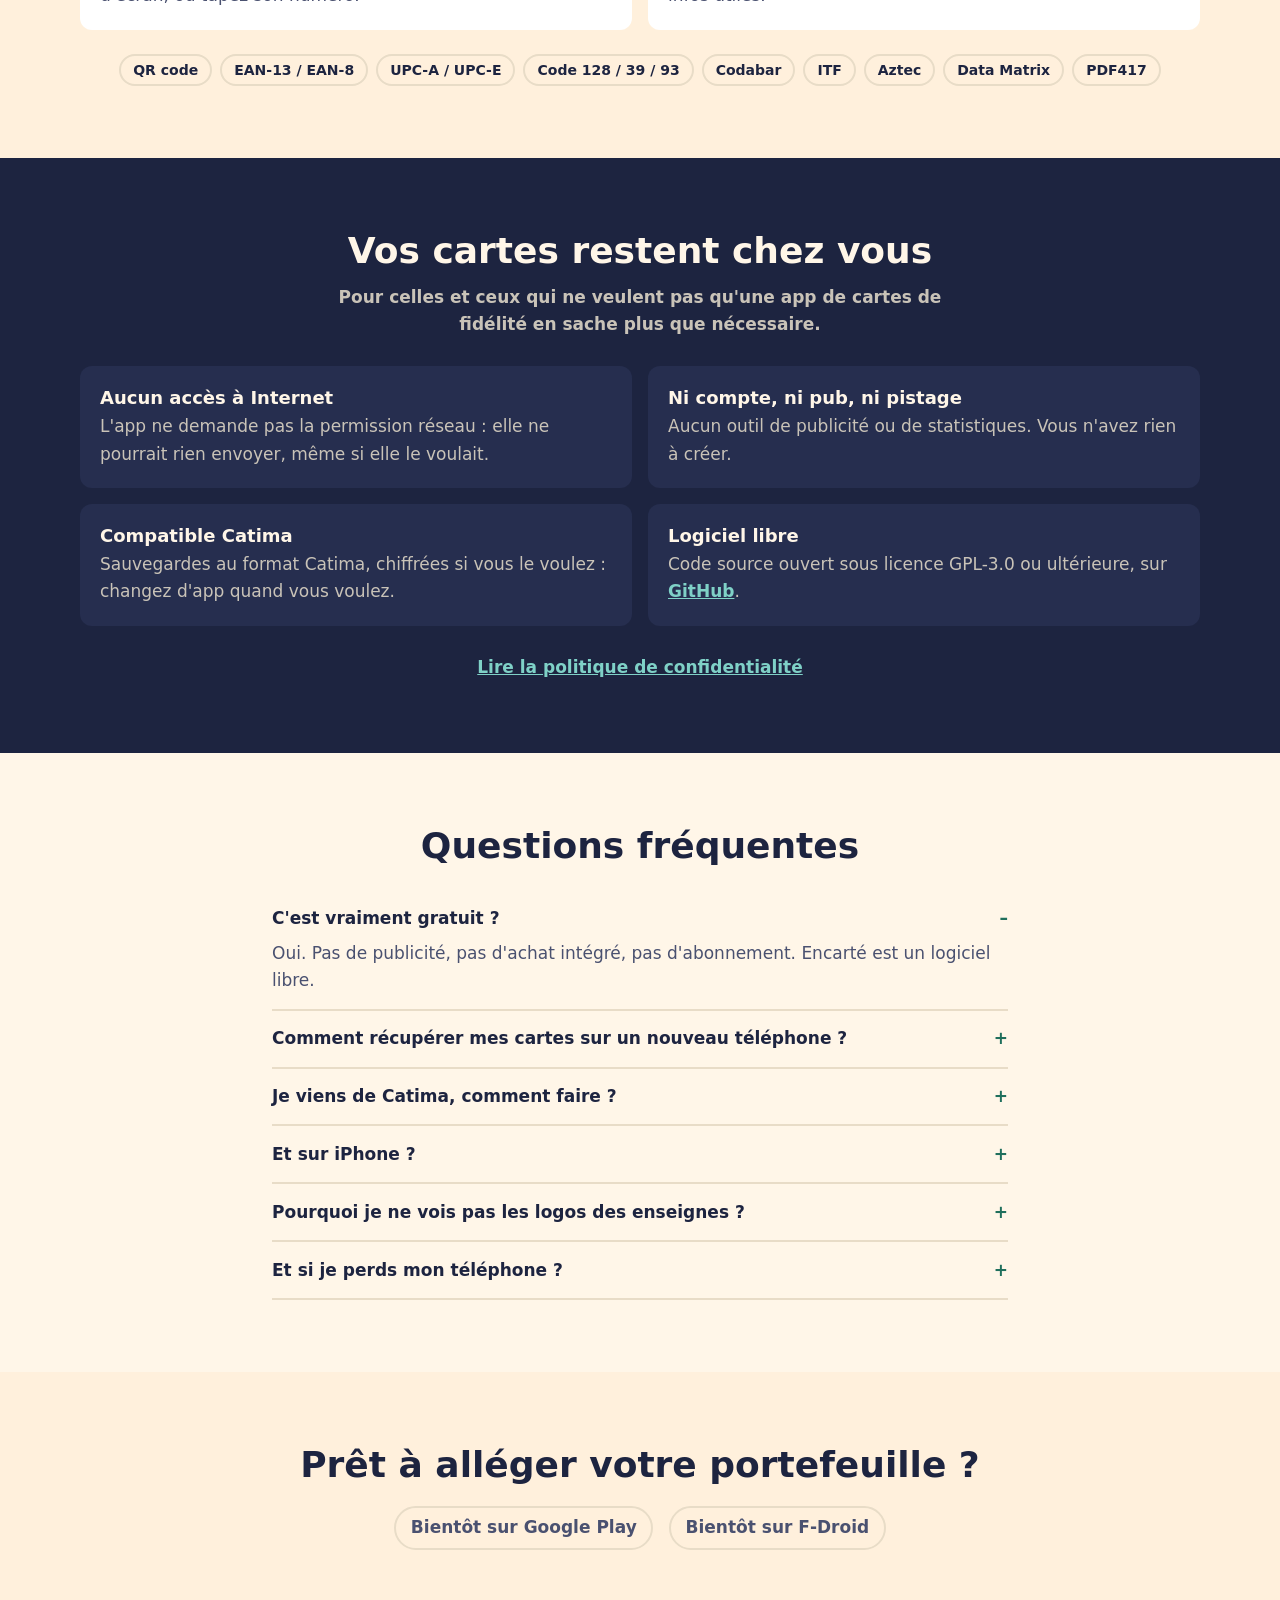
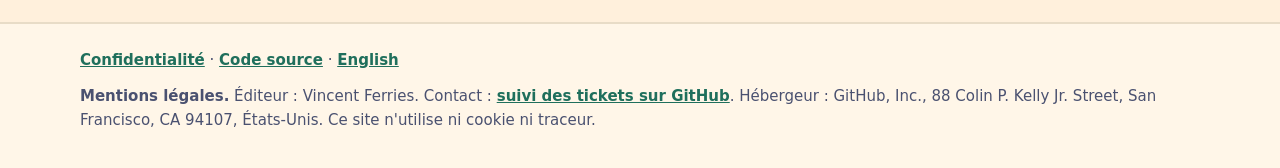
==== commit 8b131e4a: "fix: label the legal notice and give the privacy pages absolute alternates" ====
--- a/site/index.html
+++ b/site/index.html
@@ -124,7 +124,7 @@
 <footer class="site-footer">
   <div class="wrap">
     <p class="links"><a href="privacy.html">Confidentialité</a> · <a href="https://github.com/vferries/encarte">Code source</a> · <a href="en/" hreflang="en" lang="en">English</a></p>
-    <p class="legal">Éditeur : Vincent Ferries. Contact : <a href="https://github.com/vferries/encarte/issues">suivi des tickets sur GitHub</a>. Hébergeur : GitHub, Inc., 88 Colin P. Kelly Jr. Street, San Francisco, CA 94107, États-Unis. Ce site n'utilise ni cookie ni traceur.</p>
+    <p class="legal"><strong>Mentions légales.</strong> Éditeur : Vincent Ferries. Contact : <a href="https://github.com/vferries/encarte/issues">suivi des tickets sur GitHub</a>. Hébergeur : GitHub, Inc., 88 Colin P. Kelly Jr. Street, San Francisco, CA 94107, États-Unis. Ce site n'utilise ni cookie ni traceur.</p>
     <p class="legal play-badge">Google Play et le logo Google Play sont des marques de Google LLC.</p>
     <p class="legal fdroid-badge">Badge F-Droid : F-Droid, <a href="https://creativecommons.org/licenses/by-sa/3.0/">CC BY-SA 3.0</a>.</p>
   </div>
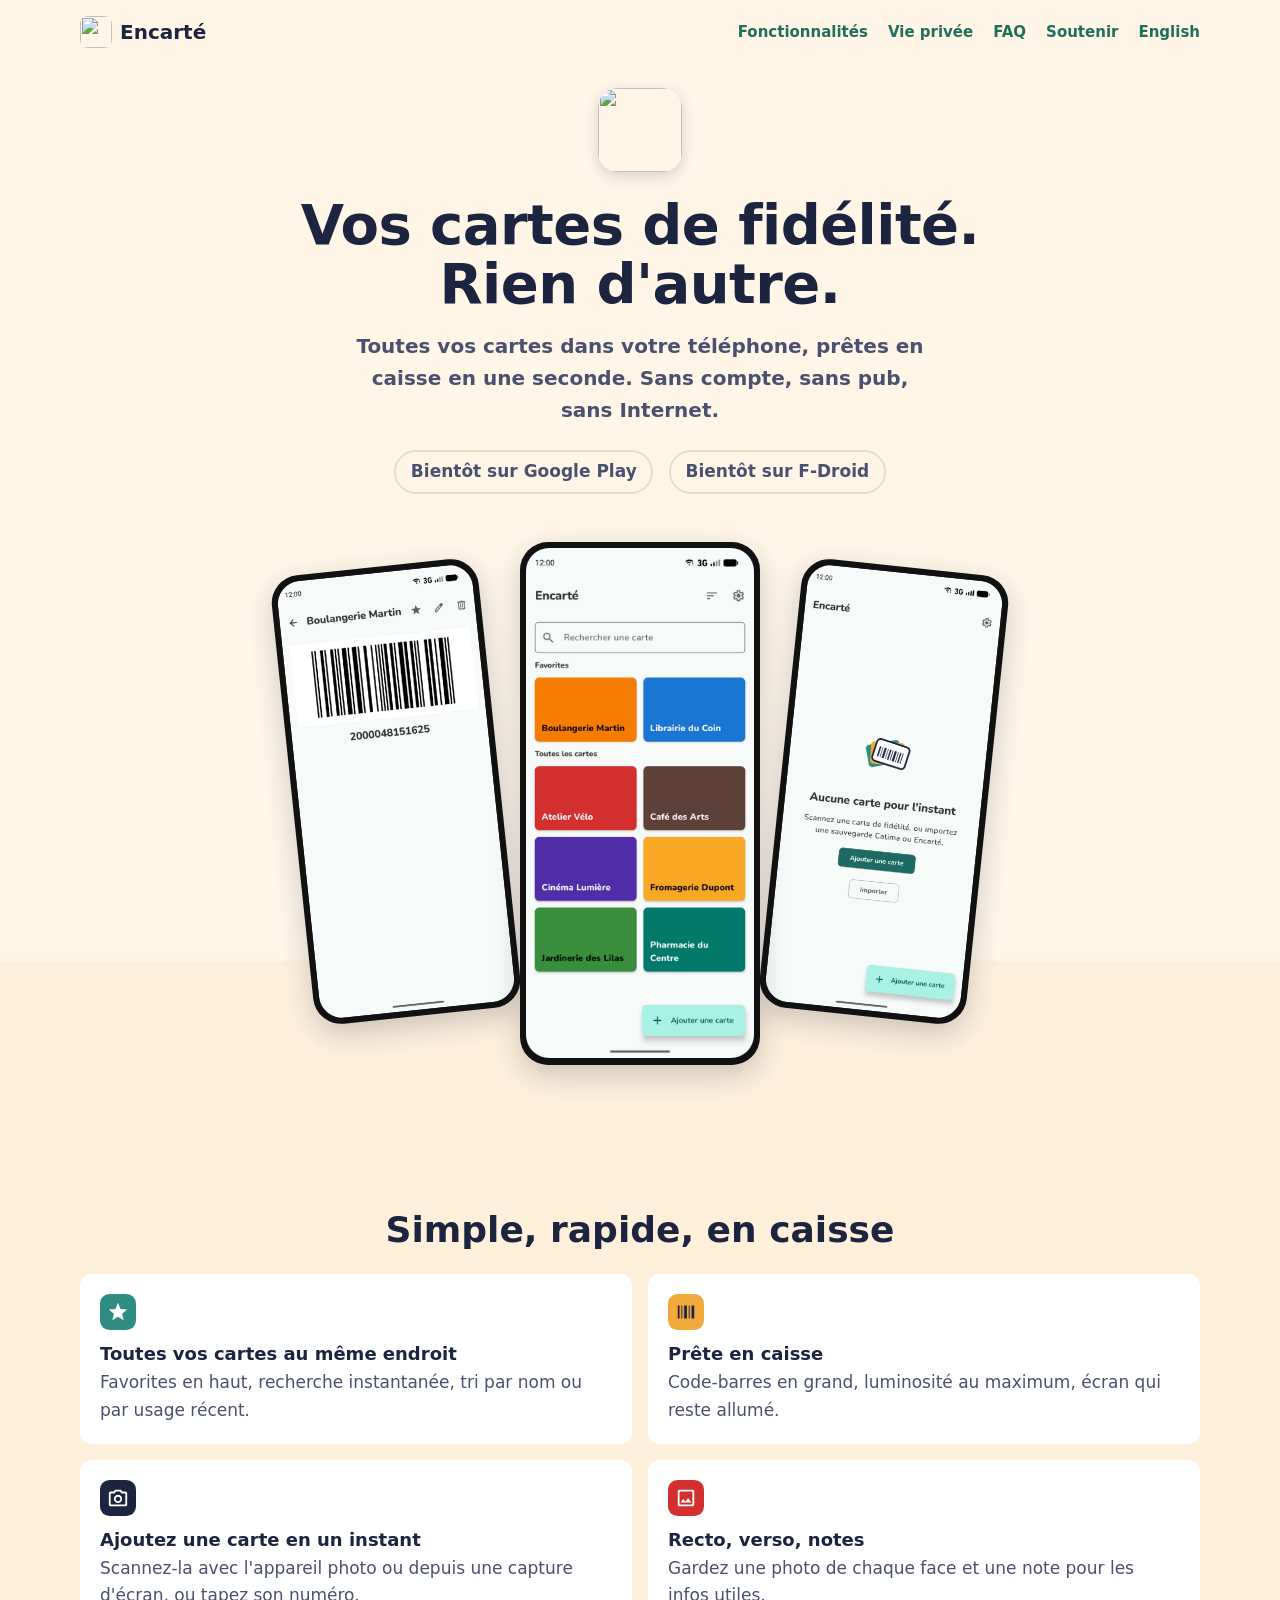
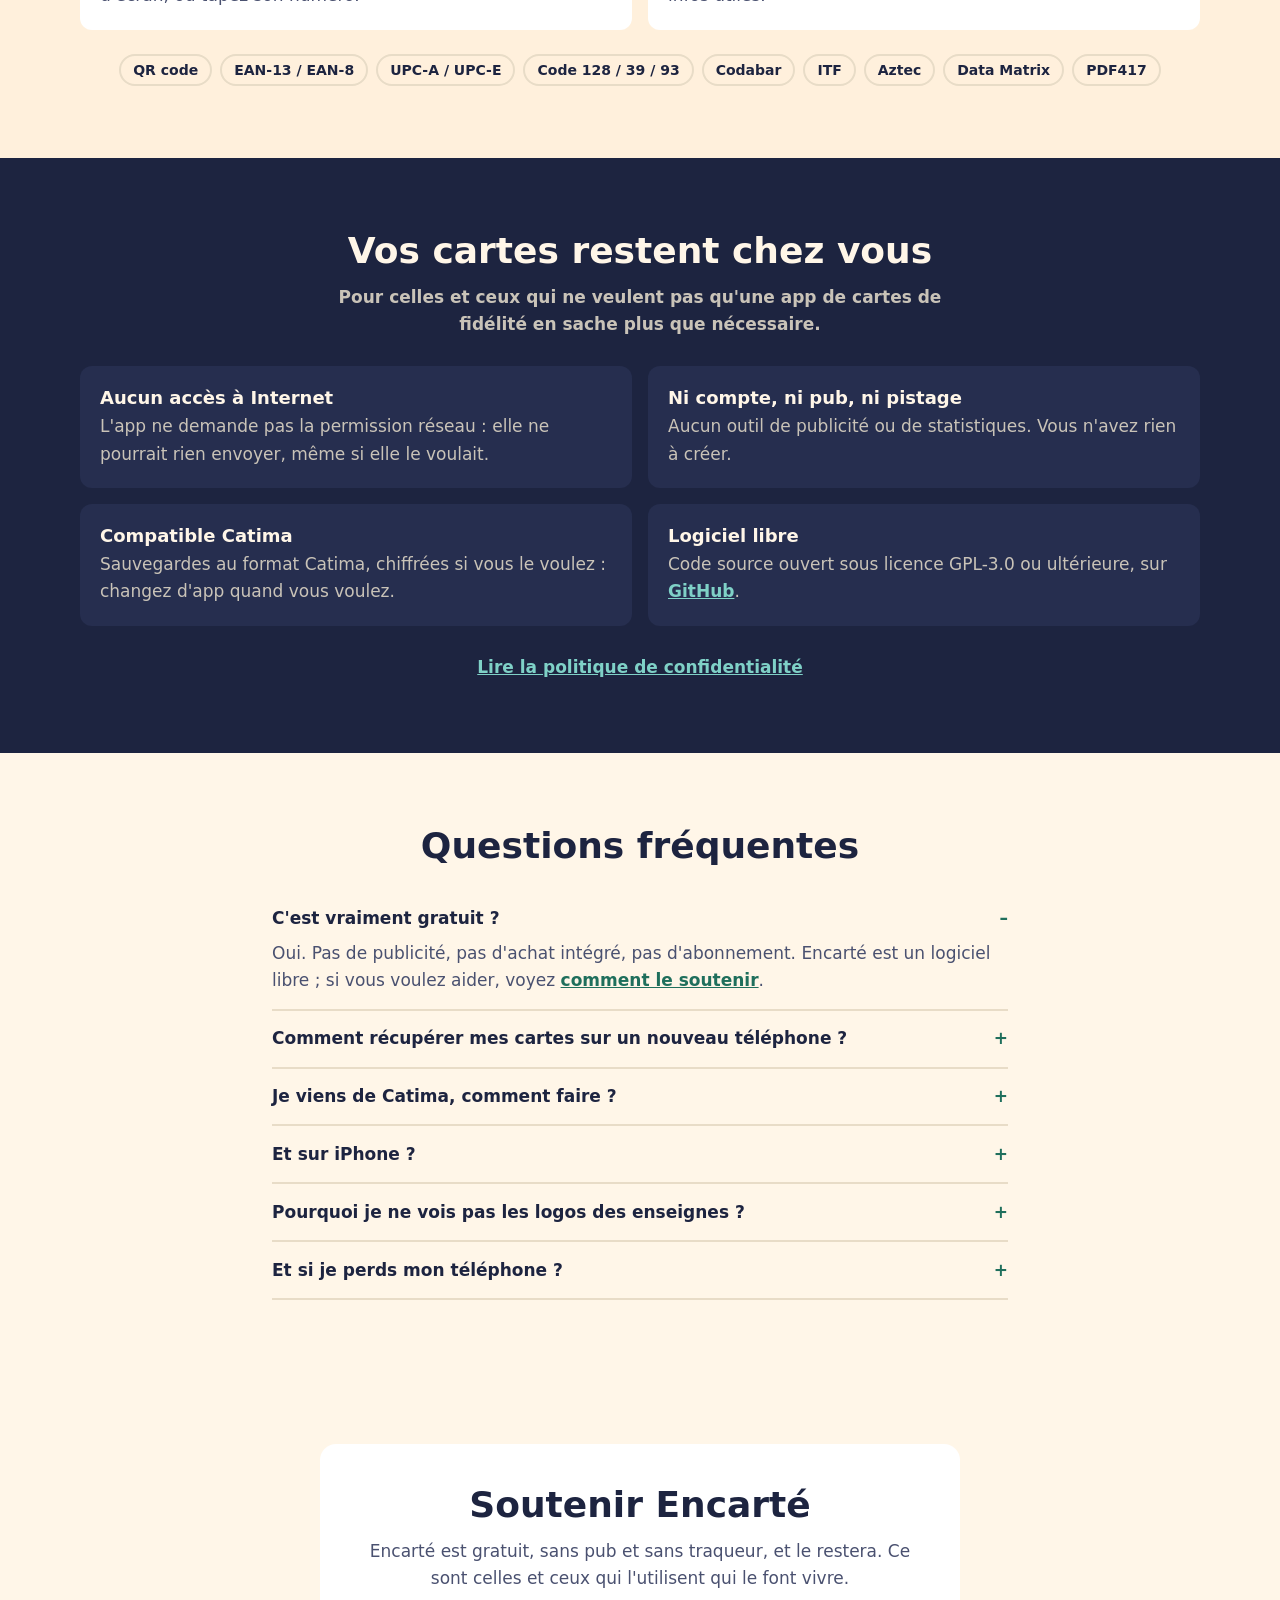
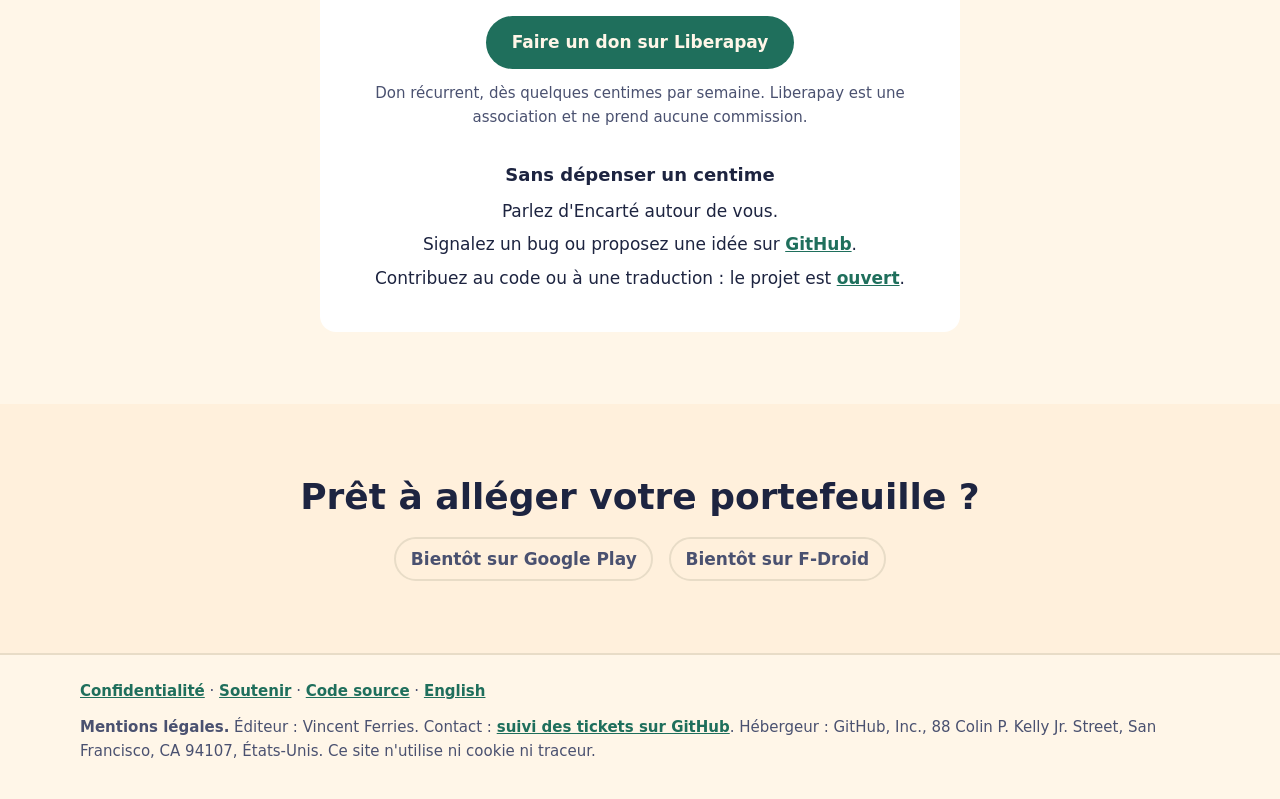
==== commit 1794f067: "feat: add a support section to encarte.fr" ====
--- a/site/index.html
+++ b/site/index.html
@@ -26,6 +26,7 @@
       <a class="anchor" href="#fonctionnalites">Fonctionnalités</a>
       <a class="anchor" href="#vie-privee">Vie privée</a>
       <a class="anchor" href="#faq">FAQ</a>
+      <a class="anchor" href="#soutenir">Soutenir</a>
       <a href="en/" hreflang="en" lang="en">English</a>
     </nav>
   </div>
@@ -99,12 +100,30 @@
   <section class="faq" id="faq">
     <div class="wrap">
       <h2>Questions fréquentes</h2>
-      <details open><summary>C'est vraiment gratuit ?</summary><p>Oui. Pas de publicité, pas d'achat intégré, pas d'abonnement. Encarté est un logiciel libre.</p></details>
+      <details open><summary>C'est vraiment gratuit ?</summary><p>Oui. Pas de publicité, pas d'achat intégré, pas d'abonnement. Encarté est un logiciel libre ; si vous voulez aider, voyez <a href="#soutenir">comment le soutenir</a>.</p></details>
       <details><summary>Comment récupérer mes cartes sur un nouveau téléphone ?</summary><p>Dans les réglages, exportez une sauvegarde (avec un mot de passe pour la chiffrer), copiez le fichier sur le nouveau téléphone et importez-le. Le transfert direct d'Android d'un téléphone à l'autre peut aussi copier vos cartes.</p></details>
       <details><summary>Je viens de Catima, comment faire ?</summary><p>Exportez vos cartes depuis Catima, puis importez le fichier dans Encarté (Réglages → Importer des cartes). Les cartes et leurs photos sont reprises. L'inverse marche aussi.</p></details>
       <details><summary>Et sur iPhone ?</summary><p>Encarté n'existe que sur Android pour l'instant.</p></details>
       <details><summary>Pourquoi je ne vois pas les logos des enseignes ?</summary><p>Les logos appartiennent aux enseignes : les intégrer poserait des problèmes de droits et rendrait l'app non libre. Les enseignes connues reçoivent leur couleur, et vous pouvez ajouter une photo de la vraie carte.</p></details>
       <details><summary>Et si je perds mon téléphone ?</summary><p>Vos cartes ne sont que sur votre téléphone : exportez une sauvegarde de temps en temps. Le verrouillage facultatif protège l'app par empreinte, visage ou code de l'appareil.</p></details>
+    </div>
+  </section>
+
+  <section class="support" id="soutenir">
+    <div class="wrap">
+      <div class="support-card">
+        <h2>Soutenir Encarté</h2>
+        <p class="intro">Encarté est gratuit, sans pub et sans traqueur, et le restera. Ce sont celles et ceux qui l'utilisent qui le font vivre.</p>
+        <a class="button" href="https://liberapay.com/vferries/donate">Faire un don sur Liberapay</a>
+        <p class="note">Don récurrent, dès quelques centimes par semaine. Liberapay est une association et ne prend aucune commission.</p>
+        <h3>Sans dépenser un centime</h3>
+        <ul class="helps">
+          <li>Parlez d'Encarté autour de vous.</li>
+          <li>Signalez un bug ou proposez une idée sur <a href="https://github.com/vferries/encarte/issues">GitHub</a>.</li>
+          <li>Contribuez au code ou à une traduction : le projet est <a href="https://github.com/vferries/encarte">ouvert</a>.</li>
+          <li class="play-live">Laissez un avis sur <a href="https://play.google.com/store/apps/details?id=io.github.vferries.encarte">Google Play</a>.</li>
+        </ul>
+      </div>
     </div>
   </section>
 
@@ -123,7 +142,7 @@
 
 <footer class="site-footer">
   <div class="wrap">
-    <p class="links"><a href="privacy.html">Confidentialité</a> · <a href="https://github.com/vferries/encarte">Code source</a> · <a href="en/" hreflang="en" lang="en">English</a></p>
+    <p class="links"><a href="privacy.html">Confidentialité</a> · <a href="#soutenir">Soutenir</a> · <a href="https://github.com/vferries/encarte">Code source</a> · <a href="en/" hreflang="en" lang="en">English</a></p>
     <p class="legal"><strong>Mentions légales.</strong> Éditeur : Vincent Ferries. Contact : <a href="https://github.com/vferries/encarte/issues">suivi des tickets sur GitHub</a>. Hébergeur : GitHub, Inc., 88 Colin P. Kelly Jr. Street, San Francisco, CA 94107, États-Unis. Ce site n'utilise ni cookie ni traceur.</p>
     <p class="legal play-badge">Google Play et le logo Google Play sont des marques de Google LLC.</p>
     <p class="legal fdroid-badge">Badge F-Droid : F-Droid, <a href="https://creativecommons.org/licenses/by-sa/3.0/">CC BY-SA 3.0</a>.</p>
--- a/site/style.css
+++ b/site/style.css
@@ -128,6 +128,20 @@
 details[open] > summary::after { content: "–"; content: "–" / ""; }
 details p { margin: 0.5rem 0 0; color: var(--muted); }
 
+/* Support section: a card with the donation button and free ways to help. */
+.support .wrap { max-width: 42rem; }
+.support-card { background: var(--surface); border-radius: 1rem; padding: clamp(1.5rem, 4vw, 2.5rem); text-align: center; }
+.support-card h2 { margin-bottom: 0.75rem; }
+.support-card .intro { color: var(--muted); margin: 0 0 1.5rem; }
+.support-card .note { font-size: 0.9375rem; color: var(--muted); margin: 0.75rem 0 0; }
+.support-card h3 { font-size: 1.125rem; font-weight: 800; margin: 2rem 0 0.5rem; }
+.helps { list-style: none; padding: 0; margin: 0; display: grid; gap: 0.4rem; }
+/* The page background as text color keeps 5.6:1 (light) and 8.6:1 (dark) on --link. */
+.button { display: inline-block; background: var(--link); color: var(--bg); font-weight: 800; text-decoration: none; padding: 0.8rem 1.6rem; border-radius: 999px; }
+.button:focus-visible { outline-color: var(--text); }
+/* Play-only items appear once the Play listing is live, like the Play badge. */
+.play-soon .play-live { display: none; }
+
 .closing { text-align: center; }
 .closing h2 { margin-bottom: 1.25rem; }
 
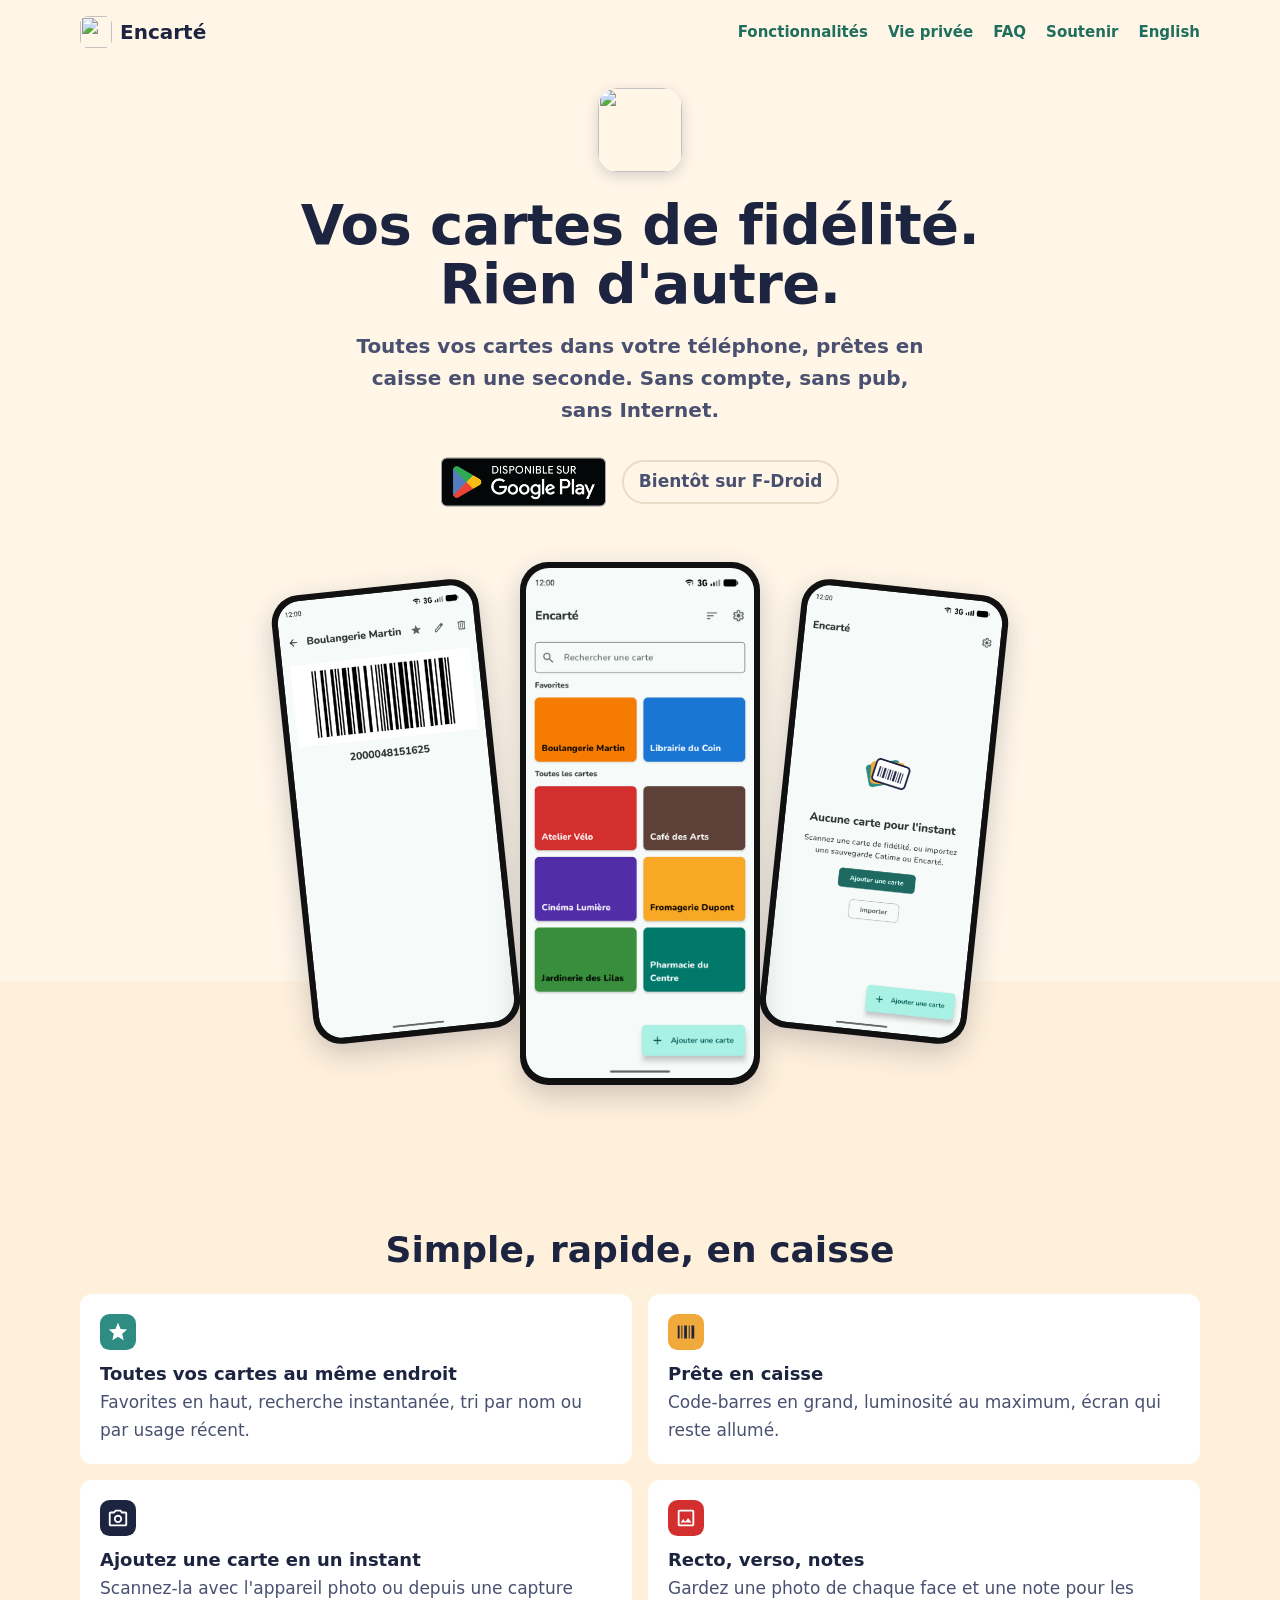
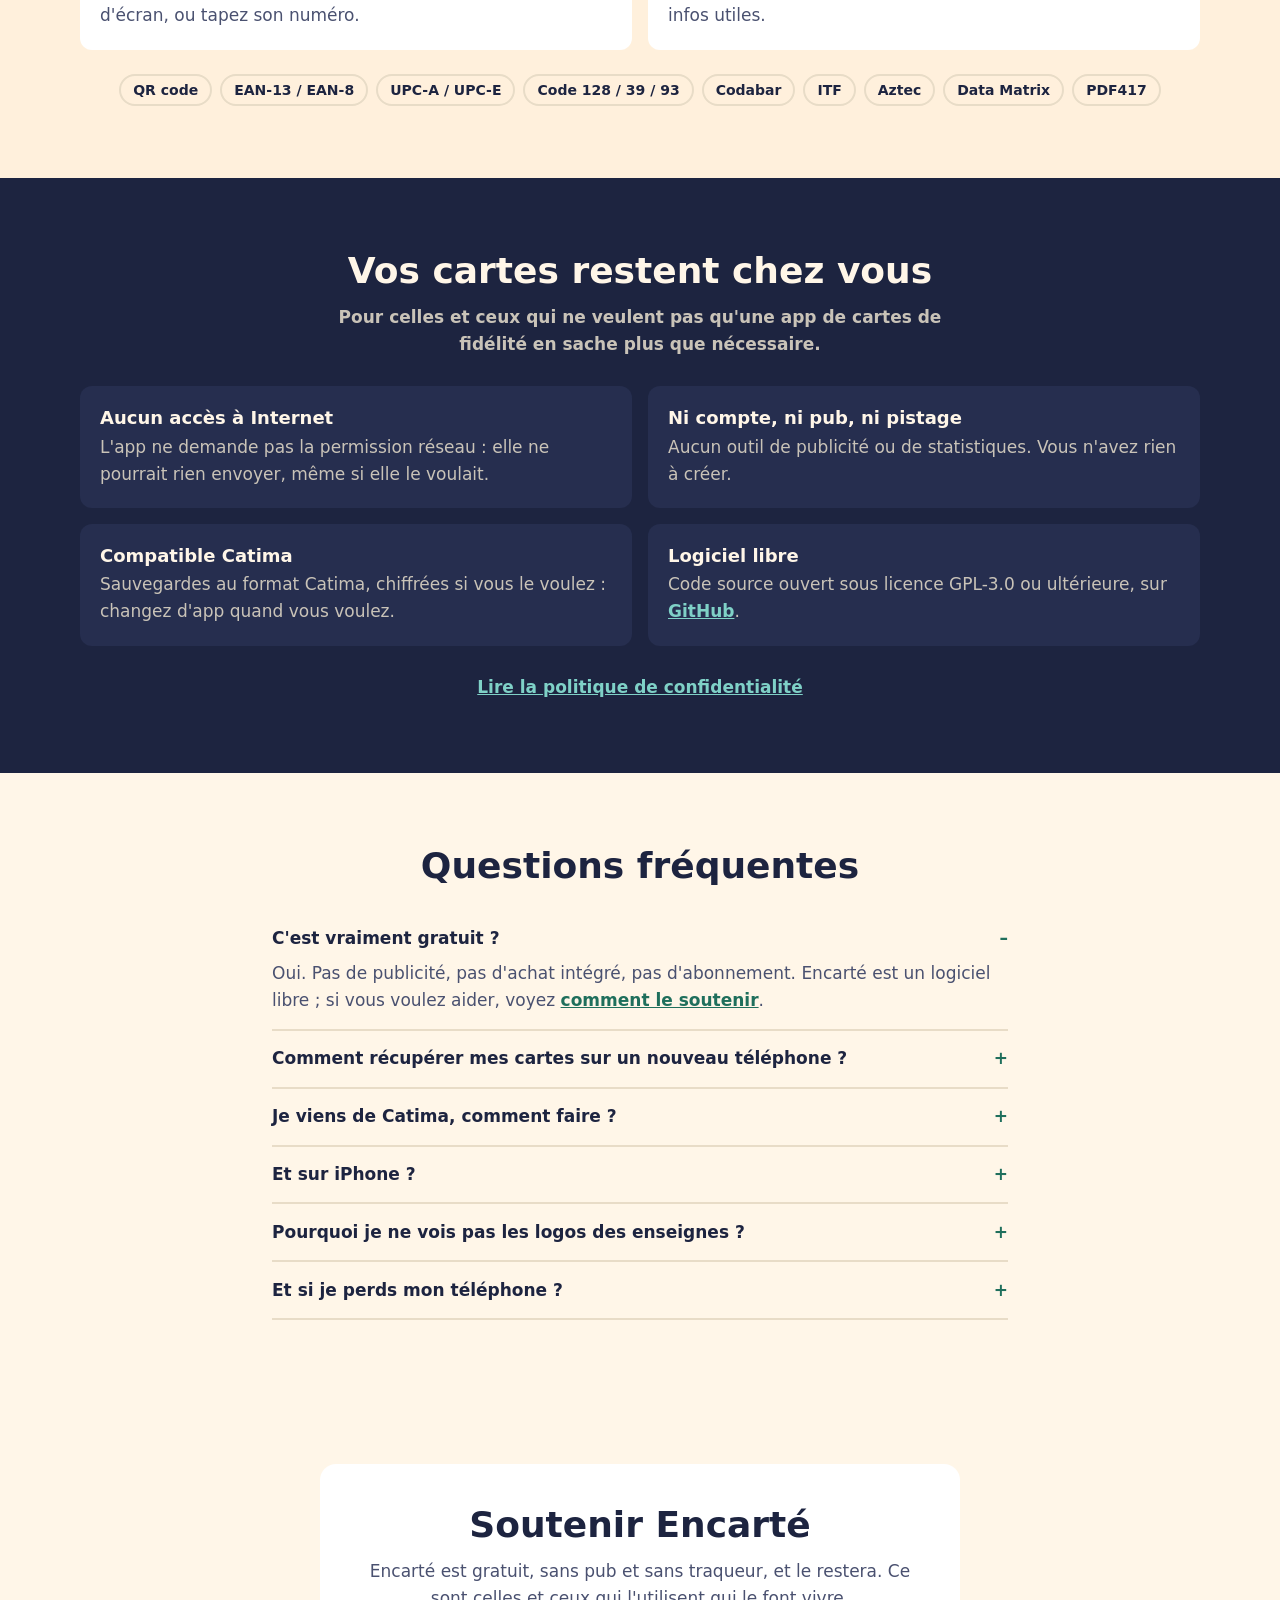
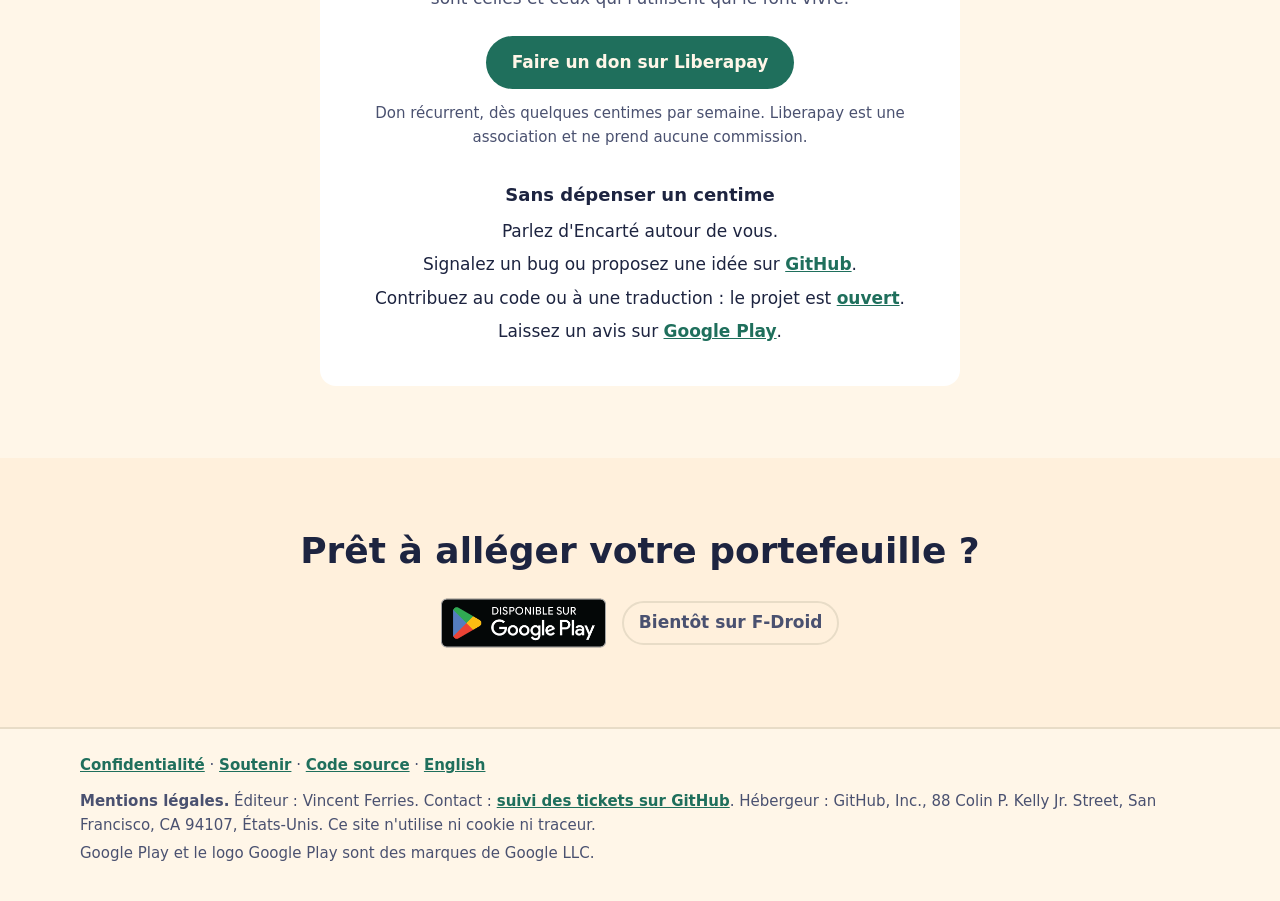
==== commit b3308e91: "feat: show the Google Play badge on encarte.fr now that the listing is live" ====
--- a/site/index.html
+++ b/site/index.html
@@ -18,7 +18,7 @@
 <link rel="icon" href="icon.svg" type="image/svg+xml">
 <link rel="stylesheet" href="style.css">
 </head>
-<body class="play-soon fdroid-soon">
+<body class="fdroid-soon">
 <header class="site-header">
   <div class="wrap">
     <a class="brand" href="./"><img src="icon.svg" alt="" width="32" height="32">Encarté</a>
